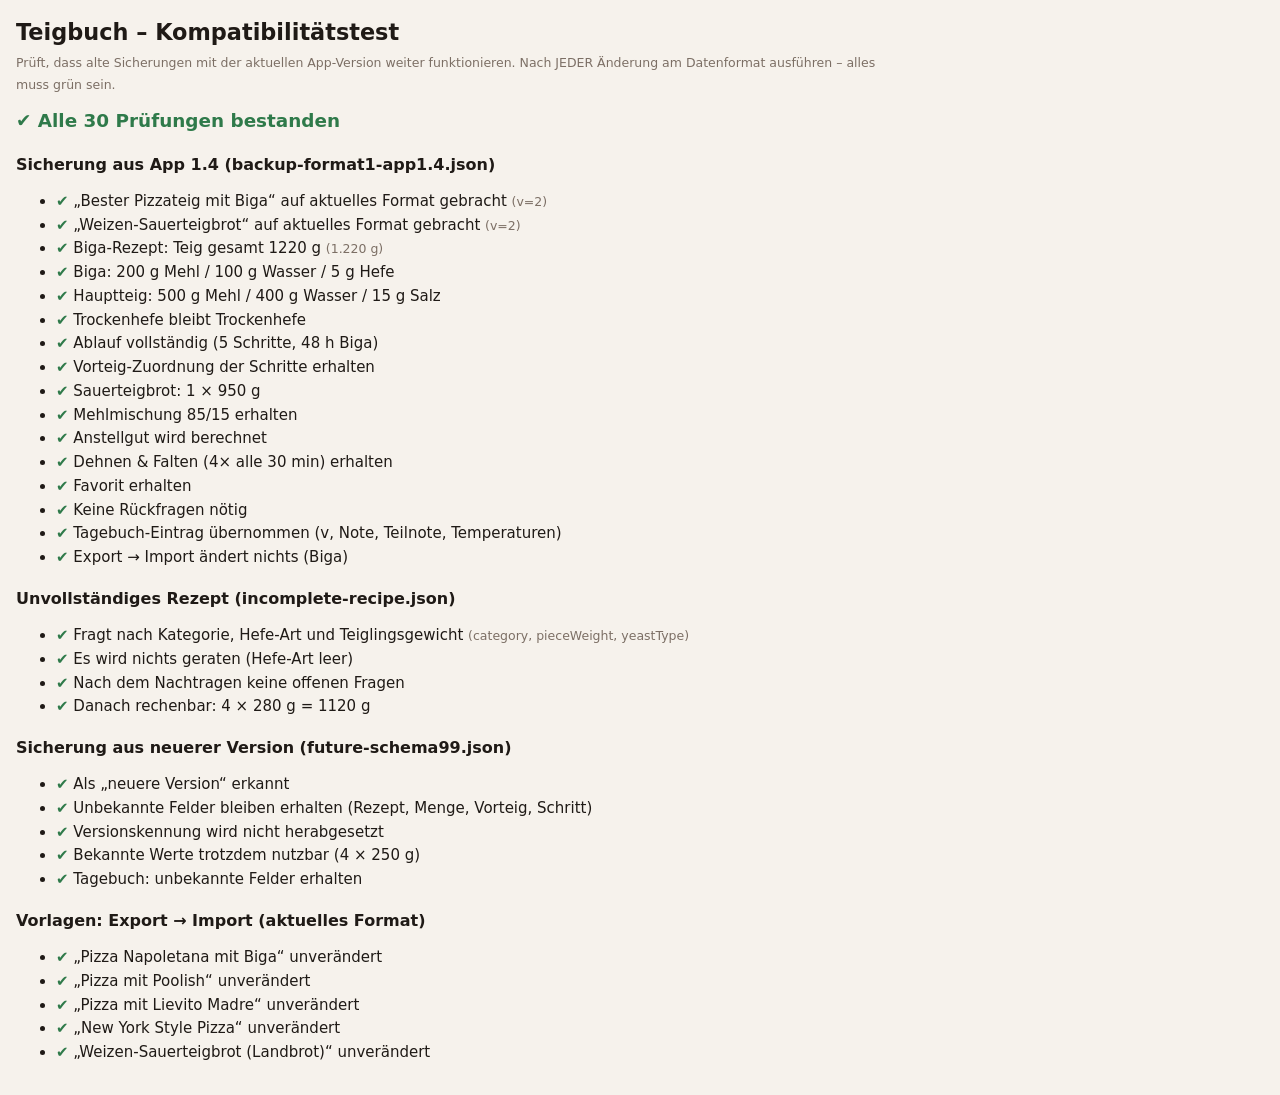
==== tests/compat.html @ fdfc9746 "Add files via upload" ====
<!doctype html>
<html lang="de">
<head>
<meta charset="utf-8">
<meta name="viewport" content="width=device-width, initial-scale=1">
<title>Teigbuch – Kompatibilitätstest</title>
<style>
  :root { --bg: #F6F2EC; --text: #1F1A16; --ok: #2F7A4A; --bad: #B3261E; --muted: #7C6F65; }
  @media (prefers-color-scheme: dark) { :root:not([data-theme="light"]) { --bg: #131110; --text: #F4EDE6; --ok: #7CC490; --bad: #F2867E; --muted: #A69789; } }
  :root[data-theme="dark"] { --bg: #131110; --text: #F4EDE6; --ok: #7CC490; --bad: #F2867E; --muted: #A69789; }
  body { margin: 0; padding: 16px; background: var(--bg); color: var(--text); font: 15px/1.45 system-ui, sans-serif; max-width: 860px; }
  h1 { font-size: 1.4rem; margin: 0 0 4px; }
  .sum { font-size: 1.15rem; font-weight: 700; margin: 12px 0; }
  .ok { color: var(--ok); } .bad { color: var(--bad); }
  h2 { font-size: 1rem; margin: 18px 0 6px; }
  li { margin: 2px 0; }
  small { color: var(--muted); }
</style>
</head>
<body>
<h1>Teigbuch – Kompatibilitätstest</h1>
<small>Prüft, dass alte Sicherungen mit der aktuellen App-Version weiter funktionieren. Nach JEDER Änderung am Datenformat ausführen – alles muss grün sein.</small>
<div class="sum" id="sum">läuft …</div>
<div id="out"></div>
<script type="module">
import * as C from '../calc.js';
import * as MG from '../migrate.js';

const out = document.getElementById('out');
let pass = 0, fail = 0, section;
const group = (title) => { section = document.createElement('ul'); const h = document.createElement('h2'); h.textContent = title; out.append(h, section); };
const check = (label, cond, detail = '') => {
  const li = document.createElement('li');
  li.innerHTML = `<span class="${cond ? 'ok' : 'bad'}">${cond ? '✔' : '✘'}</span> ${label}${detail ? ` <small>(${detail})</small>` : ''}`;
  section.append(li);
  cond ? pass++ : fail++;
};
const near = (a, b, tol = 0.05) => Math.abs(a - b) <= tol;
const load = async (f) => (await fetch(`./fixtures/${f}?t=${Date.now()}`)).json();
const roundtrip = (o) => JSON.parse(JSON.stringify(o));

// ---------- 1) Sicherung aus App 1.4 (Format 1, Einträge ohne Versionsfeld) ----------
{
  group('Sicherung aus App 1.4 (backup-format1-app1.4.json)');
  const f = await load('backup-format1-app1.4.json');
  const recs = f.recipes.map((r) => MG.importRecipe(r));
  recs.forEach(({ rec, newer }) => check(`„${rec.name}“ auf aktuelles Format gebracht`, rec.v === MG.SCHEMA && !newer, `v=${rec.v}`));
  const biga = recs[0].rec, c = C.calc(biga);
  check('Biga-Rezept: Teig gesamt 1220 g', near(c.D, 1220, 0.5), C.fmtG(c.D));
  check('Biga: 200 g Mehl / 100 g Wasser / 5 g Hefe', near(c.pfs[0].flour, 200, 0.1) && near(c.pfs[0].water, 100, 0.1) && near(c.pfs[0].yeast, 5, 0.01));
  check('Hauptteig: 500 g Mehl / 400 g Wasser / 15 g Salz', near(c.main.flours[0].g, 500, 0.1) && near(c.main.water, 400, 0.2) && near(c.main.salt, 15, 0.05));
  check('Trockenhefe bleibt Trockenhefe', biga.yeastType === 'dry');
  check('Ablauf vollständig (5 Schritte, 48 h Biga)', biga.steps.length === 5 && biga.steps[1].durationMin === 2880);
  check('Vorteig-Zuordnung der Schritte erhalten', biga.steps[0].stage === biga.preferments[0].id);
  const sd = recs[1].rec, c2 = C.calc(sd);
  check('Sauerteigbrot: 1 × 950 g', near(c2.D, 950, 0.5));
  check('Mehlmischung 85/15 erhalten', sd.flours.length === 2 && sd.flours[1].pct === 15);
  check('Anstellgut wird berechnet', c2.pfs[0].starter > 0);
  check('Dehnen & Falten (4× alle 30 min) erhalten', sd.steps[0].repeat?.count === 4 && sd.steps[0].repeat?.intervalMin === 30);
  check('Favorit erhalten', sd.favorite === true);
  check('Keine Rückfragen nötig', recs.every(({ rec }) => MG.openQuestions(rec).length === 0));
  const log = MG.importLog(f.logs[0]).rec;
  check('Tagebuch-Eintrag übernommen (v, Note, Teilnote, Temperaturen)', log.v === MG.SCHEMA && log.rating === 4 && log.sub.rim === 5 && log.fridgeTemp === '5' && near(log.params.hydration, 71.43, 0.001));
  // Erneuter Export + Import darf nichts verändern (idempotent)
  const again = MG.importRecipe(roundtrip(biga)).rec;
  check('Export → Import ändert nichts (Biga)', JSON.stringify(C.calc(again).totals) === JSON.stringify(c.totals) && again.steps.length === biga.steps.length);
}

// ---------- 2) Unvollständige Daten → App fragt nach, statt zu raten ----------
{
  group('Unvollständiges Rezept (incomplete-recipe.json)');
  const f = await load('incomplete-recipe.json');
  const { rec } = MG.importRecipe(f.recipes[0]);
  const ids = MG.openQuestions(rec).map((q) => q.id).sort();
  check('Fragt nach Kategorie, Hefe-Art und Teiglingsgewicht', JSON.stringify(ids) === JSON.stringify(['category', 'pieceWeight', 'yeastType']), ids.join(', '));
  check('Es wird nichts geraten (Hefe-Art leer)', rec.yeastType === '');
  const ans = { category: 'pizza', yeastType: 'fresh', pieceWeight: '280' };
  MG.openQuestions(rec).forEach((q) => q.apply(rec, ans[q.id]));
  check('Nach dem Nachtragen keine offenen Fragen', MG.openQuestions(rec).length === 0);
  check('Danach rechenbar: 4 × 280 g = 1120 g', near(C.calc(rec).D, 1120, 0.5));
}

// ---------- 3) Sicherung aus einer NEUEREN App-Version ----------
{
  group('Sicherung aus neuerer Version (future-schema99.json)');
  const f = await load('future-schema99.json');
  const m = MG.importRecipe(f.recipes[0]), r = m.rec;
  check('Als „neuere Version“ erkannt', m.newer === true);
  check('Unbekannte Felder bleiben erhalten (Rezept, Menge, Vorteig, Schritt)',
    r.futureRating?.crispness === 4 && r.yield.futureUnit === 'oz' && r.preferments[0].futurePfField === true && r.steps[0].futureStepField === 'Spirale');
  check('Versionskennung wird nicht herabgesetzt', r.v === 99);
  check('Bekannte Werte trotzdem nutzbar (4 × 250 g)', near(C.calc(r).D, 1000, 0.5));
  const l = MG.importLog(f.logs[0]);
  check('Tagebuch: unbekannte Felder erhalten', l.newer && l.rec.futureLogField === 'x' && l.rec.params.futureParam === 1);
}

// ---------- 4) Alle Vorlagen überstehen Export → Import ----------
{
  group('Vorlagen: Export → Import (aktuelles Format)');
  for (const t of C.TEMPLATES) {
    const r = t.build(); r.v = MG.SCHEMA;
    const back = MG.importRecipe(roundtrip(r)).rec;
    const same = JSON.stringify(C.calc(back).totals) === JSON.stringify(C.calc(r).totals) && back.steps.length === r.steps.length
      && back.steps.every((s, i) => s.durationMin === r.steps[i].durationMin && s.location === r.steps[i].location && s.stage === r.steps[i].stage);
    check(`„${r.name}“ unverändert`, same && MG.openQuestions(back).length === 0);
  }
}

const sum = document.getElementById('sum');
sum.textContent = fail ? `✘ ${fail} von ${pass + fail} Prüfungen fehlgeschlagen` : `✔ Alle ${pass} Prüfungen bestanden`;
sum.className = `sum ${fail ? 'bad' : 'ok'}`;
document.title = (fail ? '✘ ' : '✔ ') + document.title;
window.__compat = { pass, fail };
</script>
</body>
</html>
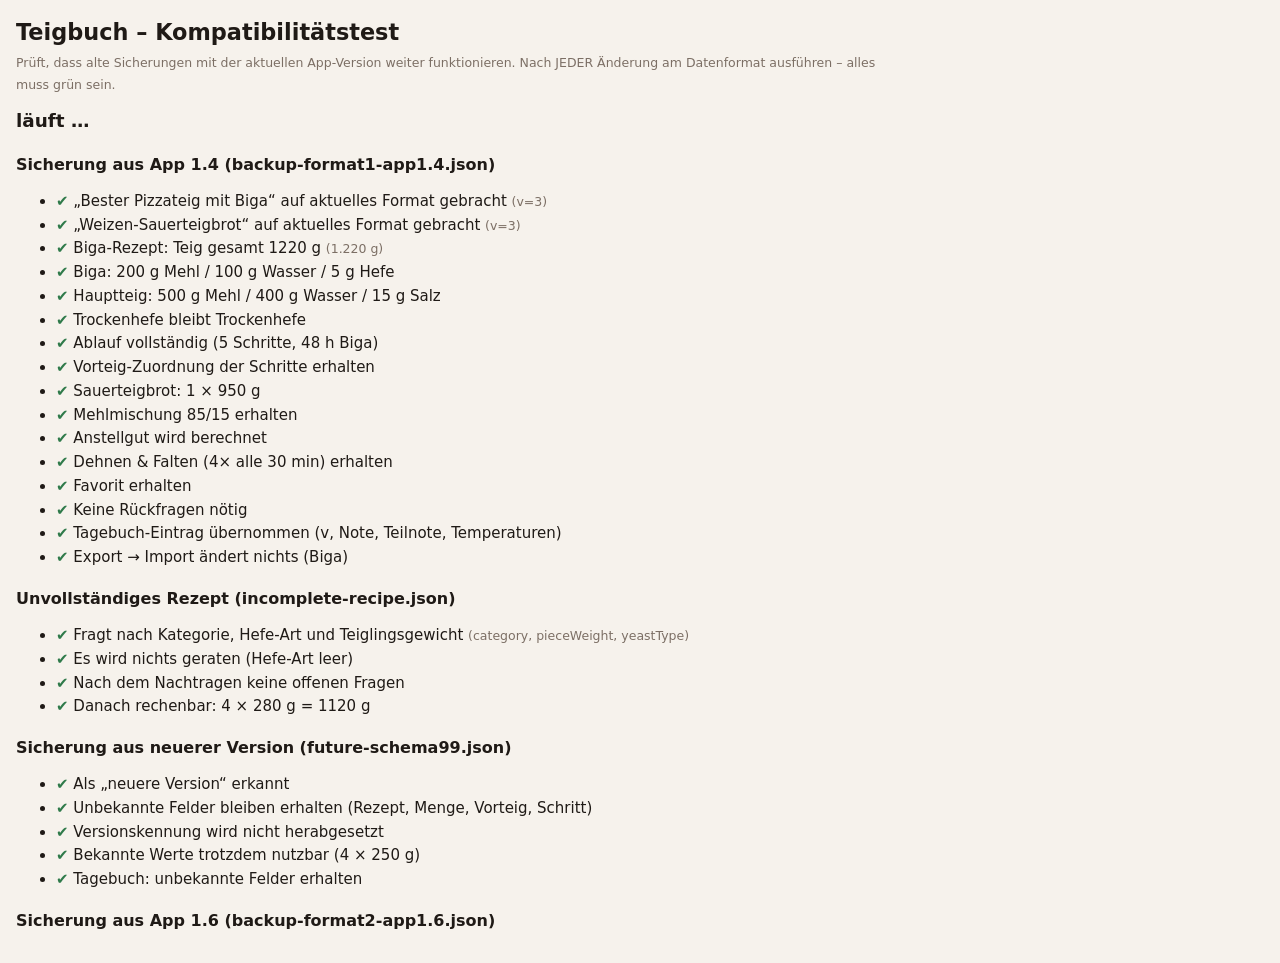
==== commit 214150ce: "Add files via upload" ====
--- a/tests/compat.html
+++ b/tests/compat.html
@@ -94,6 +94,85 @@
   check('Tagebuch: unbekannte Felder erhalten', l.newer && l.rec.futureLogField === 'x' && l.rec.params.futureParam === 1);
 }
 
+// ---------- 3b) Sicherung aus App 1.6 (Format 2, Schema 2) → Schema 3 (Wassertemperatur & Eis) ----------
+{
+  group('Sicherung aus App 1.6 (backup-format2-app1.6.json)');
+  const f = await load('backup-format2-app1.6.json');
+  const { rec: r, newer } = MG.importRecipe(f.recipes[0]);
+  check('Rezept auf aktuelles Format gebracht', r.v === MG.SCHEMA && !newer, `v=${r.v}`);
+  check('Wasser-Angaben leer ergänzt (keine Annahme)', r.water.temp === '' && r.water.icePct === '' && r.water.pct === 71.43);
+  check('Keine Rückfragen nötig', MG.openQuestions(r).length === 0);
+  const c = C.calc(r);
+  check('Mengen unverändert: 700 g Mehl, Biga 200/100/5 g', near(c.F, 700, 0.01) && near(c.pfs[0].flour, 200, 0.1) && near(c.pfs[0].water, 100, 0.1) && near(c.pfs[0].yeast, 5, 0.01));
+  check('Ohne Angabe: kein Eis, keine Wassertemperatur', c.main.ice === 0 && c.main.waterTemp === '');
+  check('Ablauf & Favorit erhalten', r.steps.length === 5 && r.steps[0].stage === r.preferments[0].id && r.favorite === true);
+  const l = MG.importLog(f.logs[0]).rec;
+  check('Tagebuch übernommen + neue Felder leer', l.v === MG.SCHEMA && l.rating === 5 && l.doughTemp === '24.5' && l.waterTemp === '' && l.iceG === '' && l.params.count === 4);
+  // Neue Angaben setzen → Eis ersetzt Wasser, Hydration bleibt
+  r.water.temp = 6; r.water.icePct = 25;
+  const c2 = C.calc(r);
+  check('25 % Eis = 100 g vom Hauptteig-Wasser', near(c2.main.ice, 100, 0.1) && near(c2.main.water, 400, 0.2), C.fmtG(c2.main.ice));
+  check('Hydration und Teigmenge bleiben gleich', near(c2.totals.hydration, c.totals.hydration, 0.0001) && near(c2.D, c.D, 0.001));
+  const back = MG.importRecipe(roundtrip(r)).rec;
+  check('Export → Import erhält Wassertemperatur & Eis', back.water.temp === 6 && back.water.icePct === 25);
+  const twice = MG.migrateRecipe(MG.migrateRecipe({ ...f.recipes[0] }).rec).rec;
+  check('Migration ist idempotent', twice.water.temp === '' && twice.water.icePct === '' && twice.v === MG.SCHEMA);
+  const unk = MG.importRecipe({ ...roundtrip(r), water: { pct: 70, temp: 5, icePct: 10, futureWaterField: 'x' } }).rec;
+  check('Unbekannte Wasser-Felder bleiben erhalten', unk.water.futureWaterField === 'x');
+  check('Ungültige Werte werden bereinigt', MG.importRecipe({ ...roundtrip(r), water: { pct: 70, temp: 'abc', icePct: 250 } }).rec.water.temp === ''
+    && MG.importRecipe({ ...roundtrip(r), water: { pct: 70, icePct: 250 } }).rec.water.icePct === 100);
+}
+
+// ---------- 5) Rezept aus KI-Antwort (KI-Brücke) ----------
+{
+  group('Rezept aus KI-Antwort (ki-import.js)');
+  const KI = await import('../ki-import.js');
+  const imp = (d) => MG.importRecipe(KI.kiToRecipe(d, { schema: MG.SCHEMA }).recipe).rec;
+  // a) Biga – Antwort mit Begleittext, Codeblock, „schlauen“ Anführungszeichen und überzähligem Komma
+  const answer = `Klar! Hier ist das Rezept:\n\`\`\`json\n{ "teigbuch": "ki-1", "name": „Pizza mit Biga“, "category": "pizza", "yeastType": "dry",
+    "pieces": {"count": 5, "weight_g": 244},
+    "preferments": [{"type": "biga", "name": "Biga", "flour_name": "Tipo 00", "flour_g": 200, "water_g": 100, "yeast_g": 5}],
+    "main": {"flours": [{"name": "Tipo 00", "g": 500}], "water_g": 400, "salt_g": 15, "yeast_g": 0, "oil_g": 0, "extras": []},
+    "steps": [{"kind": "prep", "name": "Biga ansetzen", "minutes": 10, "location": "rt", "stage": "pf1"},
+              {"kind": "rest", "name": "Biga reifen", "minutes": 2880, "location": "fridge", "stage": "pf1"},
+              {"kind": "mix", "name": "Hauptteig kneten", "minutes": 15, "location": "rt", "stage": "main"},
+              {"kind": "fold", "name": "Dehnen & Falten", "minutes": 120, "location": "rt", "repeat": {"count": 4, "interval_min": 30}},],
+    "notes": "" }\n\`\`\`\nGuten Appetit!`;
+  const biga = imp(KI.extractJSON(answer)), cb = C.calc(biga);
+  check('Antwort mit Begleittext wird gelesen', biga.name === 'Pizza mit Biga');
+  check('Biga: 700 g Mehl, Teig 1220 g (wie Original)', near(cb.F, 700, 0.01) && near(cb.D, 1220, 0.5), C.fmtG(cb.D));
+  check('Biga 200/100/5 g, Hauptteig 500 g Mehl / 400 g Wasser / 15 g Salz', near(cb.pfs[0].flour, 200, 0.1) && near(cb.pfs[0].water, 100, 0.1) && near(cb.pfs[0].yeast, 5, 0.01)
+    && near(cb.main.flours[0].g, 500, 0.1) && near(cb.main.water, 400, 0.2) && near(cb.main.salt, 15, 0.05));
+  check('Hydration 71,4 %, Trockenhefe, 5 × 244 g', near(biga.water.pct, 71.43, 0.01) && biga.yeastType === 'dry' && biga.yield.count === 5 && biga.yield.pieceWeight === 244);
+  check('Schritte inkl. Vorteig-Zuordnung und Wiederholung', biga.steps.length === 4 && biga.steps[0].stage === biga.preferments[0].id && biga.steps[2].stage === 'main'
+    && biga.steps[1].location === 'fridge' && biga.steps[3].repeat?.count === 4);
+  check('Keine Rückfragen nötig', MG.openQuestions(biga).length === 0);
+  // b) Sauerteig: Levain mit Anstellgut + Mehlmischung
+  const sd = imp({ name: 'Landbrot', category: 'bread', yeastType: '',
+    preferments: [{ type: 'levain', name: 'Levain', flour_name: 'Weizenmehl 550', flour_g: 50, water_g: 50, starter_g: 20, starter_hydration: 100 }],
+    main: { flours: [{ name: 'Weizenmehl 550', g: 350 }, { name: 'Roggenmehl 1150', g: 50 }], water_g: 280, salt_g: 9 }, steps: [] });
+  const cs = C.calc(sd);
+  check('Levain: 20 g Anstellgut + 50 g Mehl + 50 g Wasser', near(cs.pfs[0].starter, 20, 0.05) && near(cs.pfs[0].freshFlour, 50, 0.05) && near(cs.pfs[0].freshWater, 50, 0.05));
+  // Gesamtmehl = 350 + 50 (Hauptteig) + 50 (Levain) + 10 (Mehl im Anstellgut) = 460 g
+  check('Mehlmischung inkl. Mehl im Anstellgut (460 g, Roggen 10,9 %), Hauptteig 280 g Wasser', near(cs.F, 460, 0.01) && sd.flours.length === 2 && near(sd.flours[1].pct, 10.87, 0.01) && near(cs.main.water, 280, 0.2) && near(cs.main.flours[0].g, 350, 0.1));
+  check('Ohne Hefe: keine Rückfrage zur Hefe-Art', MG.openQuestions(sd).length === 0);
+  // c) Anstellgut direkt im Hauptteig + Eis + Wassertemperatur
+  const di = imp({ name: 'Schnelles Sauerteigbrot', category: 'bread',
+    preferments: [{ type: 'levain', name: 'Anstellgut', flour_g: 0, water_g: 0, starter_g: 100, starter_hydration: 100 }],
+    main: { flours: [{ name: 'Weizenmehl 550', g: 450 }], water_g: 280, ice_g: 50, water_temp_c: 8, salt_g: 10 } });
+  const cd = C.calc(di);
+  check('Anstellgut direkt: 500 g Mehl, 76 % Hydration, 890 g Teig', near(cd.F, 500, 0.01) && near(di.water.pct, 76, 0.01) && near(cd.D, 890, 0.5));
+  check('Eis 50 g + Wasser 8 °C werden übernommen', near(cd.main.ice, 50, 0.1) && di.water.temp === 8 && near(cd.main.water - cd.main.ice, 280, 0.2));
+  // d) Fehlerfälle
+  const err = (fn) => { try { fn(); return ''; } catch (e) { return e.message; } };
+  check('Antwort ohne Rezept-Code → verständlicher Fehler', /kein Rezept-Code/.test(err(() => KI.extractJSON('Ich kann das Bild leider nicht lesen.'))));
+  check('Abgeschnittene Antwort → verständlicher Fehler', /unvollständig/.test(err(() => KI.extractJSON('{"name": "x", "main": {"flours": [ {"name"'))));
+  check('Ohne Mehl → verständlicher Fehler', /keine Mehlmenge/.test(err(() => KI.kiToRecipe({ main: { water_g: 300 } }))));
+  const evil = imp({ name: '<img src=x onerror=alert(1)>', category: 'evil', main: { flours: [{ name: 'Mehl', g: 100 }], water_g: 60 }, steps: [{ kind: 'hack', location: 'mars', minutes: -5 }] });
+  check('Unbekannte Werte werden bereinigt (Kategorie, Schritt-Art, Ort, Dauer)', evil.category === '' && evil.steps[0].kind === 'other' && evil.steps[0].location === 'rt' && evil.steps[0].durationMin === 0);
+  check('Auftragstext enthält Link bzw. Text', KI.buildPrompt('https://example.com/rezept').includes('https://example.com/rezept') && KI.buildPrompt('500 g Mehl').includes('500 g Mehl'));
+}
+
 // ---------- 4) Alle Vorlagen überstehen Export → Import ----------
 {
   group('Vorlagen: Export → Import (aktuelles Format)');
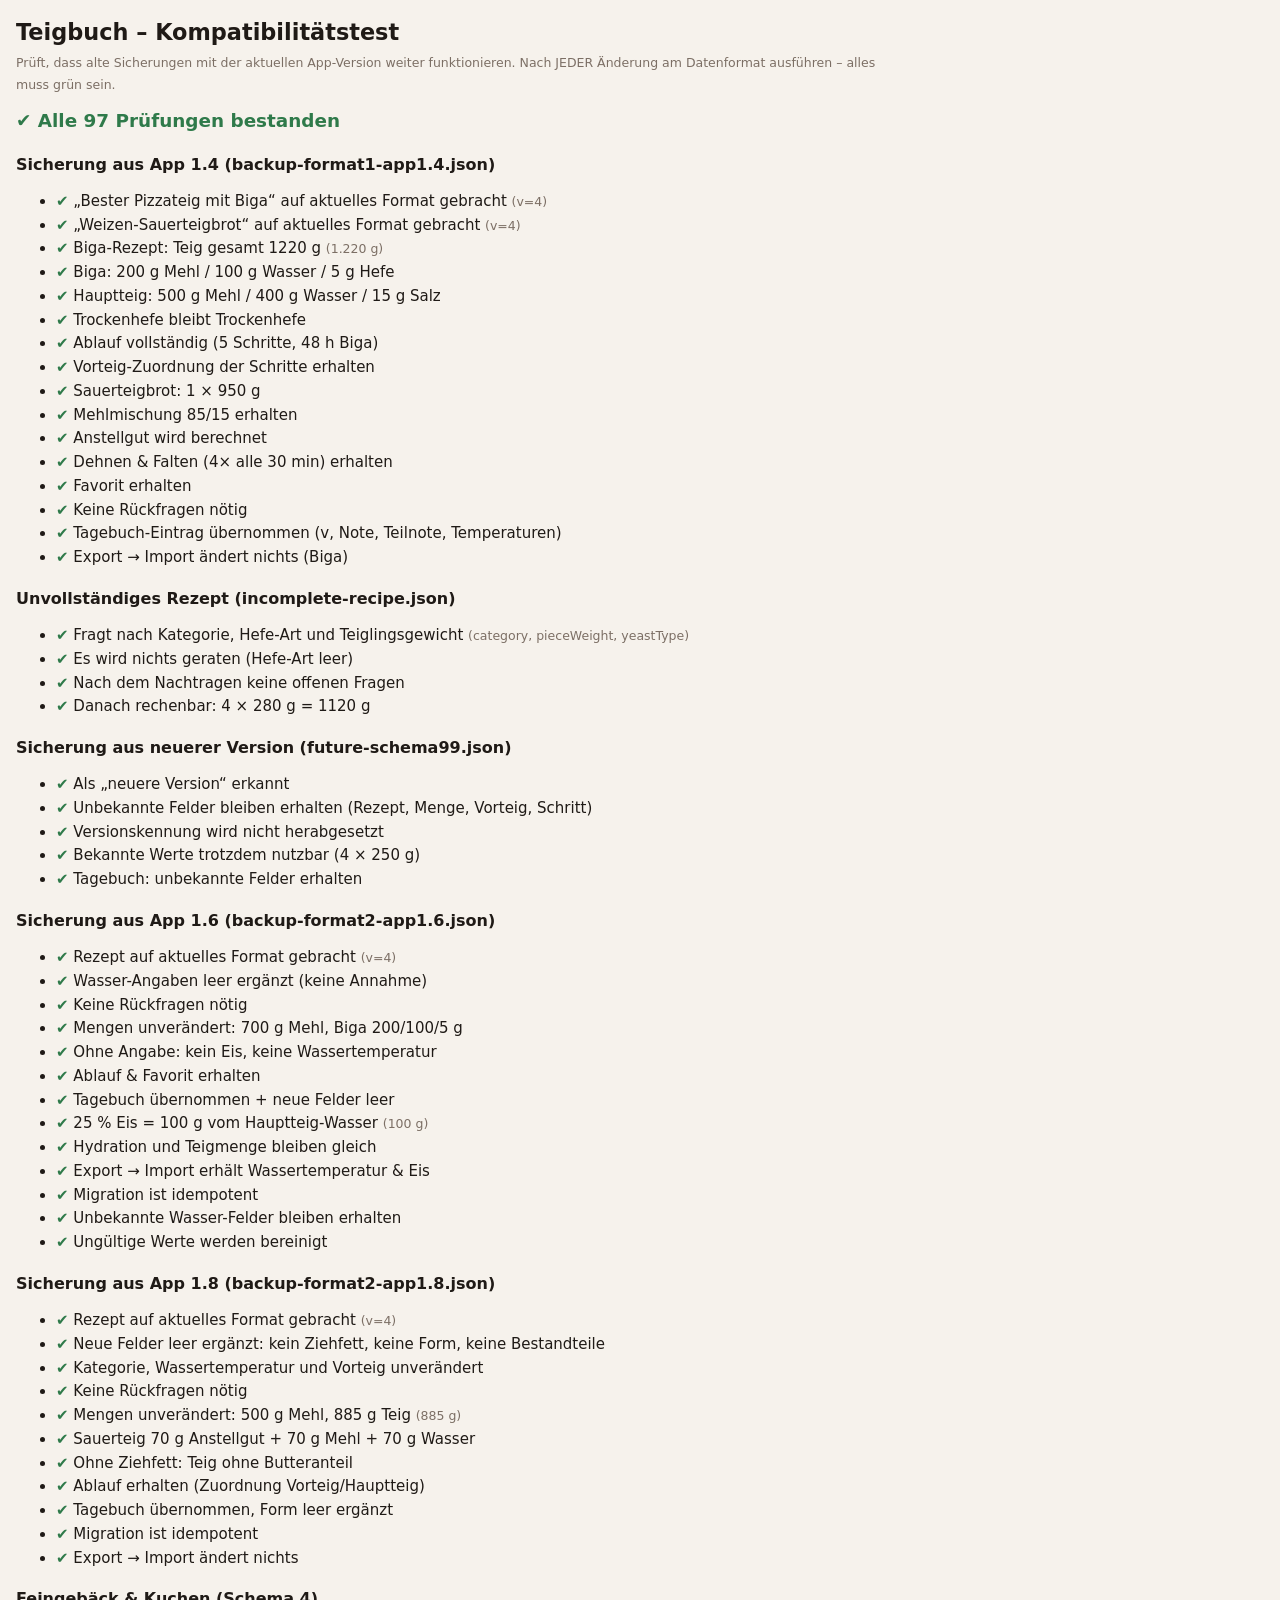
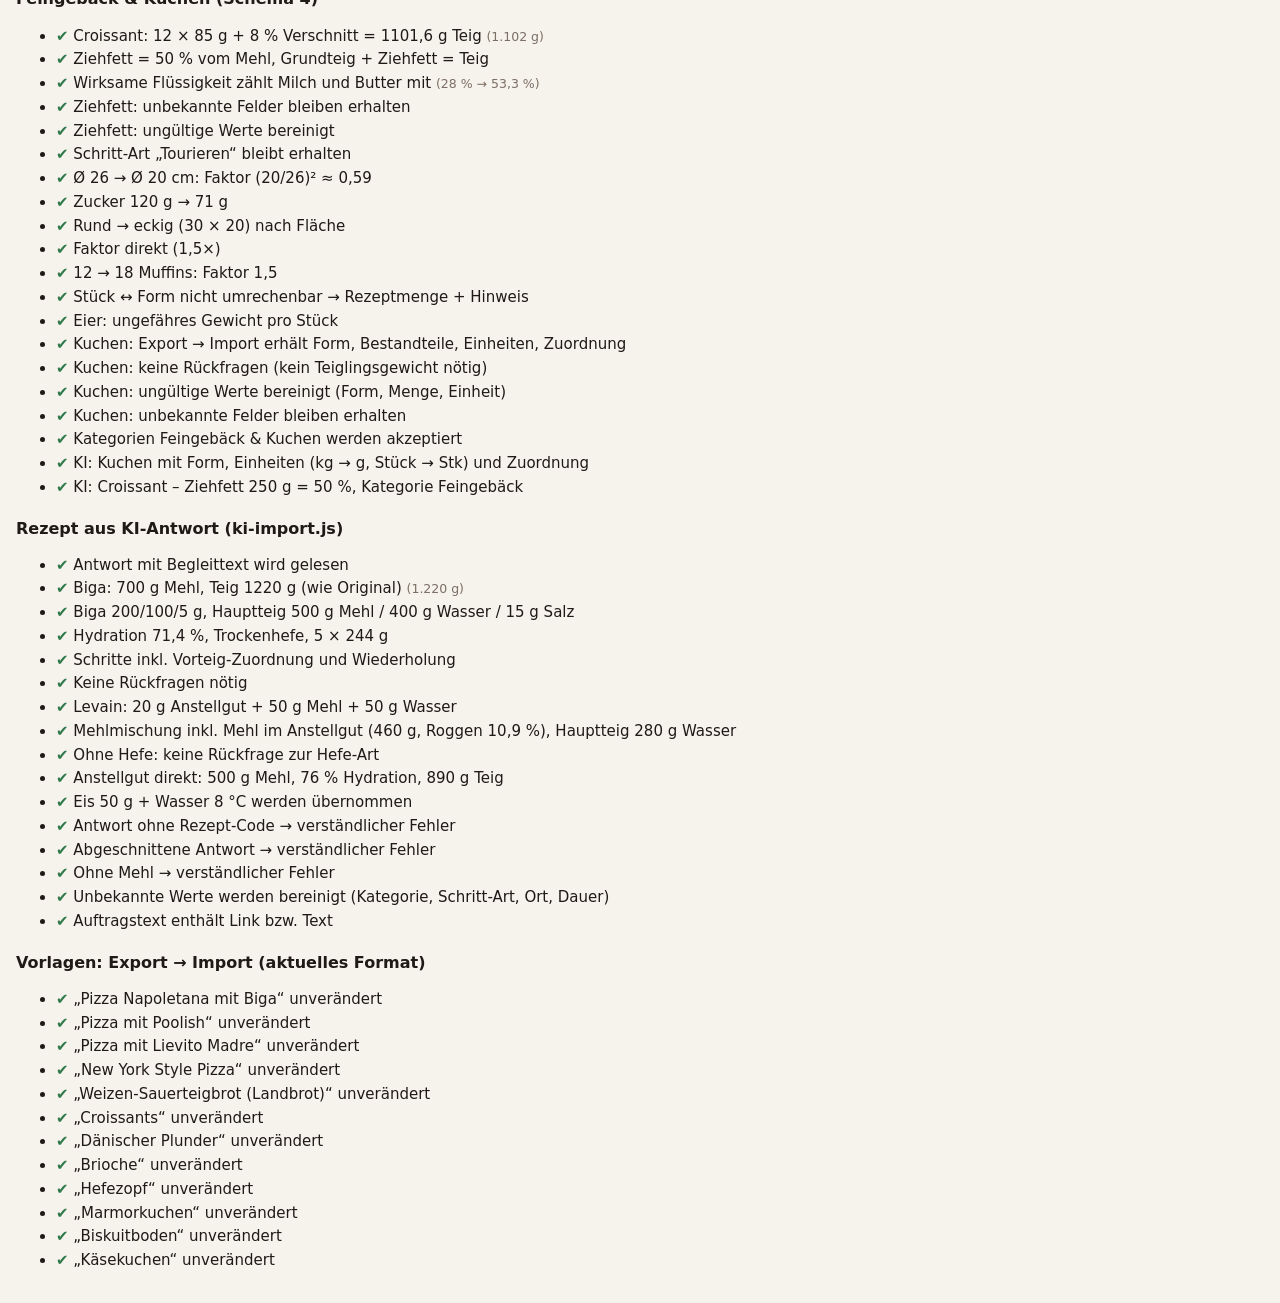
==== commit 2785a6b2: "Add files via upload" ====
--- a/tests/compat.html
+++ b/tests/compat.html
@@ -121,6 +121,73 @@
   check('Unbekannte Wasser-Felder bleiben erhalten', unk.water.futureWaterField === 'x');
   check('Ungültige Werte werden bereinigt', MG.importRecipe({ ...roundtrip(r), water: { pct: 70, temp: 'abc', icePct: 250 } }).rec.water.temp === ''
     && MG.importRecipe({ ...roundtrip(r), water: { pct: 70, icePct: 250 } }).rec.water.icePct === 100);
+}
+
+// ---------- 3c) Sicherung aus App 1.8 (Schema 3) → Schema 4 (Feingebäck & Kuchen) ----------
+{
+  group('Sicherung aus App 1.8 (backup-format2-app1.8.json)');
+  const f = await load('backup-format2-app1.8.json');
+  const { rec: r, newer } = MG.importRecipe(f.recipes[0]);
+  check('Rezept auf aktuelles Format gebracht', r.v === MG.SCHEMA && !newer && MG.SCHEMA >= 4, `v=${r.v}`);
+  check('Neue Felder leer ergänzt: kein Ziehfett, keine Form, keine Bestandteile', r.lamination.pct === 0 && r.pan.shape === '' && Array.isArray(r.parts) && r.parts.length === 0);
+  check('Kategorie, Wassertemperatur und Vorteig unverändert', r.category === 'bread' && r.water.temp === 28 && r.preferments[0].starterPct === 100);
+  check('Keine Rückfragen nötig', MG.openQuestions(r).length === 0);
+  const c = C.calc(r);
+  check('Mengen unverändert: 500 g Mehl, 885 g Teig', near(c.F, 500, 0.01) && near(c.D, 885, 0.5), C.fmtG(c.D));
+  check('Sauerteig 70 g Anstellgut + 70 g Mehl + 70 g Wasser', near(c.pfs[0].starter, 70, 0.05) && near(c.pfs[0].freshFlour, 70, 0.05) && near(c.pfs[0].freshWater, 70, 0.05));
+  check('Ohne Ziehfett: Teig ohne Butteranteil', c.lam.g === 0 && near(c.lam.base, c.D, 0.001));
+  check('Ablauf erhalten (Zuordnung Vorteig/Hauptteig)', r.steps.length === 6 && r.steps[0].stage === r.preferments[0].id && r.steps[2].stage === 'main');
+  const l = MG.importLog(f.logs[0]).rec;
+  check('Tagebuch übernommen, Form leer ergänzt', l.v === MG.SCHEMA && l.rating === 4 && l.waterTemp === '28' && l.params.pan === '' && l.params.totalHours === 16);
+  const twice = MG.migrateRecipe(MG.migrateRecipe({ ...f.recipes[0] }).rec).rec;
+  check('Migration ist idempotent', twice.lamination.pct === 0 && twice.pan.shape === '' && twice.parts.length === 0 && twice.v === MG.SCHEMA);
+  const back = MG.importRecipe(roundtrip(r)).rec;
+  check('Export → Import ändert nichts', JSON.stringify(C.calc(back).totals) === JSON.stringify(c.totals) && back.steps.length === r.steps.length);
+}
+
+// ---------- 6) Feingebäck (Ziehfett) und Kuchen (Formen) ----------
+{
+  group('Feingebäck & Kuchen (Schema 4)');
+  // a) Ziehfett gehört zum Teiggewicht
+  const cr = C.TEMPLATES.find((t) => t.id === 'croissant').build();
+  const c = C.calc(cr);
+  check('Croissant: 12 × 85 g + 8 % Verschnitt = 1101,6 g Teig', near(c.D, 1101.6, 0.5), C.fmtG(c.D));
+  check('Ziehfett = 50 % vom Mehl, Grundteig + Ziehfett = Teig', near(c.lam.g, c.F * 0.5, 0.01) && near(c.lam.base + c.lam.g, c.D, 0.001));
+  check('Wirksame Flüssigkeit zählt Milch und Butter mit', c.totals.hydEff > c.totals.hydration + 20, `${C.fmtPct(c.totals.hydration)} → ${C.fmtPct(c.totals.hydEff)}`);
+  const unk = MG.importRecipe({ ...roundtrip(cr), v: MG.SCHEMA, lamination: { pct: 55, name: 'Butter', futureLamField: 'x' } }).rec;
+  check('Ziehfett: unbekannte Felder bleiben erhalten', unk.lamination.pct === 55 && unk.lamination.futureLamField === 'x');
+  check('Ziehfett: ungültige Werte bereinigt', MG.importRecipe({ ...roundtrip(cr), lamination: { pct: -5, name: 7 } }).rec.lamination.pct === 0);
+  check('Schritt-Art „Tourieren“ bleibt erhalten', MG.importRecipe(roundtrip(cr)).rec.steps.filter((s) => s.kind === 'laminate').length === 3);
+  // b) Kuchen: Umrechnen nach Fläche, Stück, Faktor
+  const mk = C.TEMPLATES.find((t) => t.id === 'biskuit').build();
+  check('Ø 26 → Ø 20 cm: Faktor (20/26)² ≈ 0,59', near(C.calcCake(mk, { pan: { shape: 'round', d: 20 } }).factor, (20 / 26) ** 2, 0.0001));
+  const k20 = C.calcCake(mk, { pan: { shape: 'round', d: 20 } });
+  check('Zucker 120 g → 71 g', near(k20.parts[0].items.find((i) => i.name === 'Zucker').v, 120 * (20 / 26) ** 2, 0.01));
+  check('Rund → eckig (30 × 20) nach Fläche', near(C.calcCake(mk, { pan: { shape: 'rect', l: 30, w: 20 } }).factor, 600 / (Math.PI * 169), 0.0001));
+  check('Faktor direkt (1,5×)', C.calcCake(mk, { factor: 1.5 }).factor === 1.5);
+  const muf = { ...mk, pan: { shape: 'count', n: 12 } };
+  check('12 → 18 Muffins: Faktor 1,5', C.calcCake(muf, { pan: { shape: 'count', n: 18 } }).factor === 1.5);
+  check('Stück ↔ Form nicht umrechenbar → Rezeptmenge + Hinweis', (() => { const x = C.calcCake(muf, { pan: { shape: 'round', d: 20 } }); return x.factor === 1 && x.warnings.length === 1; })());
+  check('Eier: ungefähres Gewicht pro Stück', C.pieceGrams('Eier') === 52 && C.pieceGrams('Eigelb') === 18 && C.pieceGrams('Mehl') === 0);
+  // c) Kuchen-Daten: Bereinigung & Erhalt
+  const back = MG.importRecipe(roundtrip({ ...mk, v: MG.SCHEMA })).rec;
+  check('Kuchen: Export → Import erhält Form, Bestandteile, Einheiten, Zuordnung', back.pan.shape === 'round' && back.pan.d === 26 && back.parts[0].items.length === 7
+    && back.parts[0].items[0].unit === 'Stk' && back.steps[0].stage === back.parts[0].id);
+  check('Kuchen: keine Rückfragen (kein Teiglingsgewicht nötig)', MG.openQuestions(back).length === 0);
+  const evil = MG.importRecipe({ ...roundtrip(mk), pan: { shape: 'hexagon', d: -3 }, parts: [{ id: '<x>', name: '<b>', items: [{ name: 'A', amount: -2, unit: 'Eimer' }], futurePart: 1 }] }).rec;
+  check('Kuchen: ungültige Werte bereinigt (Form, Menge, Einheit)', evil.pan.shape === '' && evil.pan.d === 0 && evil.parts[0].items[0].amount === 0 && evil.parts[0].items[0].unit === 'g' && evil.parts[0].id === 'x');
+  check('Kuchen: unbekannte Felder bleiben erhalten', evil.parts[0].futurePart === 1);
+  check('Kategorien Feingebäck & Kuchen werden akzeptiert', MG.importRecipe({ ...roundtrip(cr) }).rec.category === 'fine' && back.category === 'cake');
+  // d) KI-Brücke: Kuchen (Format B) und Croissant mit Ziehfett
+  const KI = await import('../ki-import.js');
+  const kc = MG.importRecipe(KI.kiToRecipe({ name: 'Rührkuchen', category: 'cake', pan: { shape: 'rect', length_cm: 30, width_cm: 11 },
+    parts: [{ name: 'Teig', items: [{ name: 'Mehl', amount: 0.3, unit: 'kg' }, { name: 'Eier', amount: 4, unit: 'Stück' }, { name: 'Milch', amount: 125, unit: 'ml' }, { name: 'Backpulver', amount: 1, unit: 'Päckchen' }] }],
+    steps: [{ kind: 'mix', name: 'Rühren', minutes: 10, stage: 'part1' }, { kind: 'bake', name: 'Backen', minutes: 50, location: 'oven' }] }, { schema: MG.SCHEMA }).recipe).rec;
+  check('KI: Kuchen mit Form, Einheiten (kg → g, Stück → Stk) und Zuordnung', kc.category === 'cake' && kc.pan.l === 30 && kc.parts[0].items[0].amount === 300 && kc.parts[0].items[0].unit === 'g'
+    && kc.parts[0].items[1].unit === 'Stk' && kc.parts[0].items[3].unit === 'Pck' && kc.steps[0].stage === kc.parts[0].id);
+  const kr = MG.importRecipe(KI.kiToRecipe({ name: 'Croissant', category: 'fine', yeastType: 'fresh', main: { flours: [{ name: 'Weizenmehl 550', g: 500 }], water_g: 140, salt_g: 10, yeast_g: 20,
+    extras: [{ name: 'Milch', g: 140 }, { name: 'Zucker', g: 60 }] }, lamination: { name: 'Butter', g: 250 } }, { schema: MG.SCHEMA }).recipe).rec;
+  check('KI: Croissant – Ziehfett 250 g = 50 %, Kategorie Feingebäck', kr.category === 'fine' && near(kr.lamination.pct, 50, 0.001) && near(C.calc(kr).lam.g, 250, 0.05));
 }
 
 // ---------- 5) Rezept aus KI-Antwort (KI-Brücke) ----------
@@ -179,7 +246,8 @@
   for (const t of C.TEMPLATES) {
     const r = t.build(); r.v = MG.SCHEMA;
     const back = MG.importRecipe(roundtrip(r)).rec;
-    const same = JSON.stringify(C.calc(back).totals) === JSON.stringify(C.calc(r).totals) && back.steps.length === r.steps.length
+    const calcAny = (x) => (C.isCake(x) ? C.calcCake(x).total : C.calc(x).totals);
+    const same = JSON.stringify(calcAny(back)) === JSON.stringify(calcAny(r)) && back.steps.length === r.steps.length
       && back.steps.every((s, i) => s.durationMin === r.steps[i].durationMin && s.location === r.steps[i].location && s.stage === r.steps[i].stage);
     check(`„${r.name}“ unverändert`, same && MG.openQuestions(back).length === 0);
   }
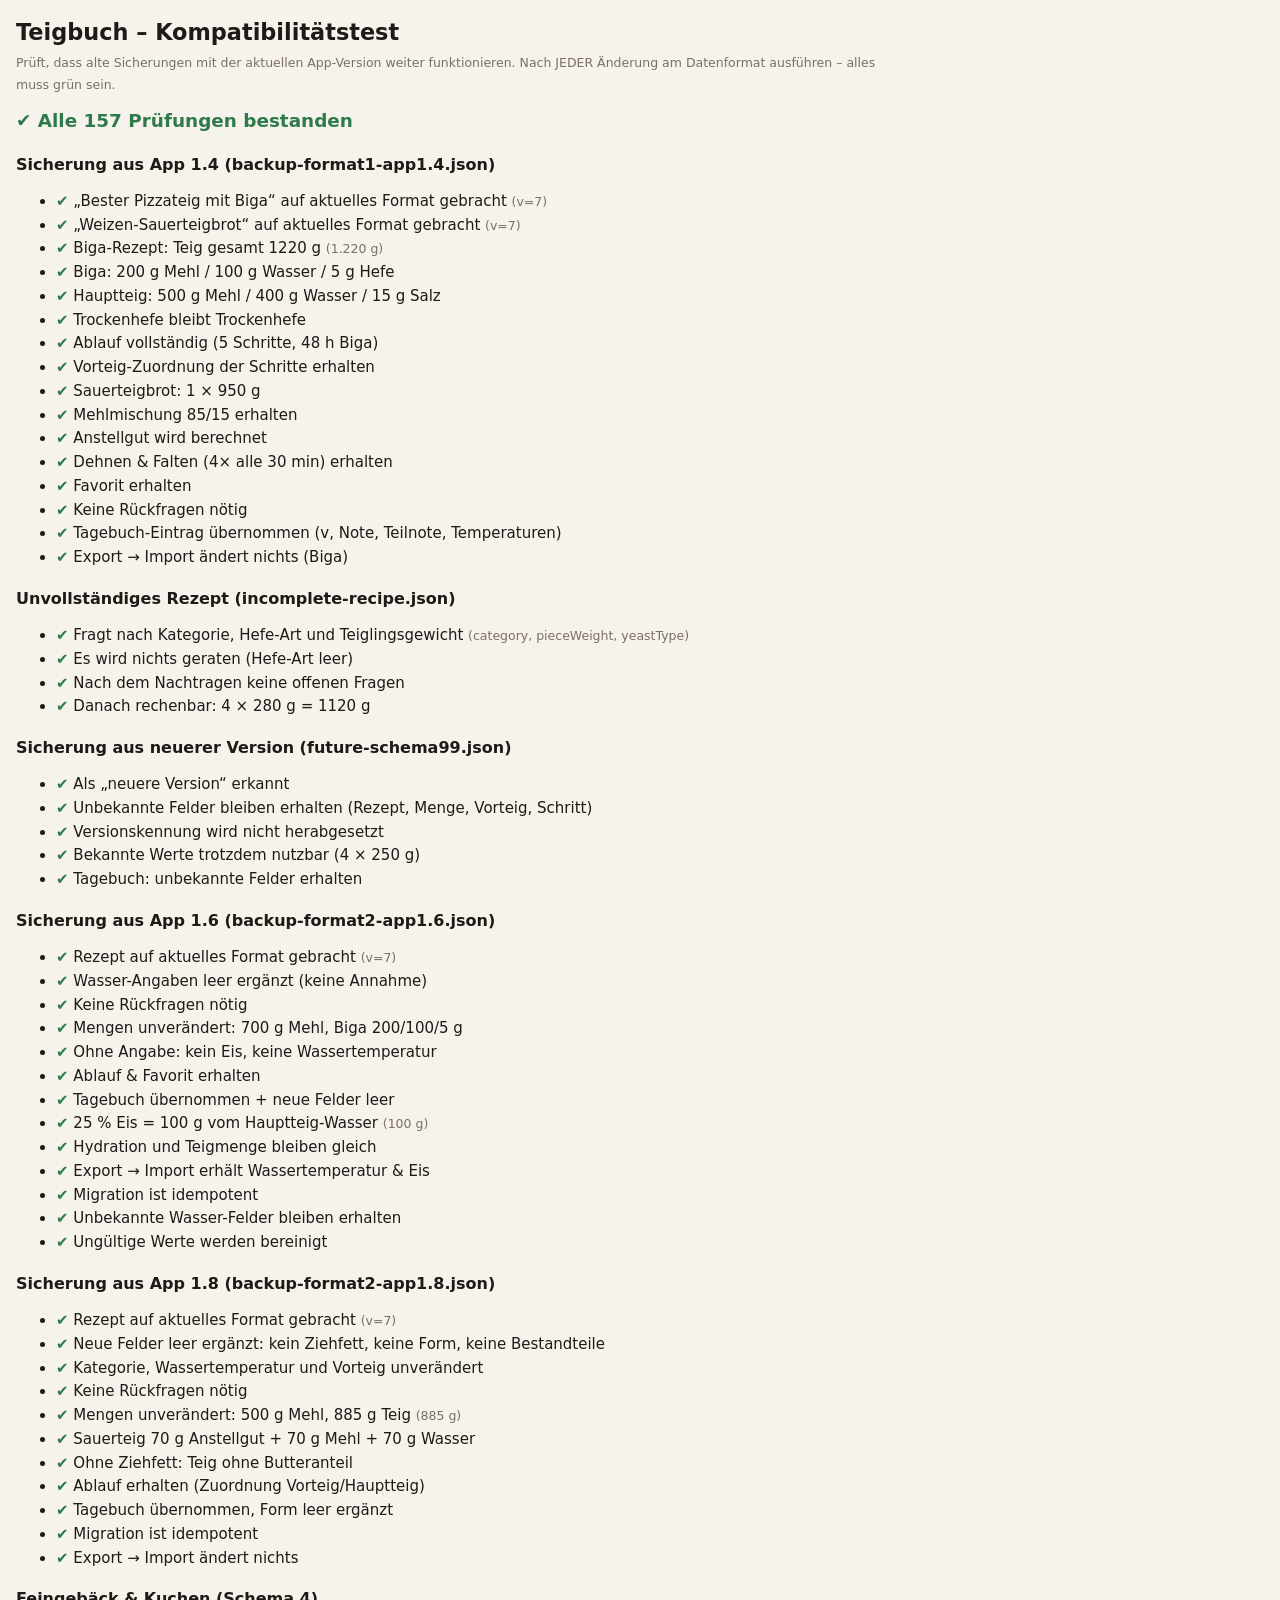
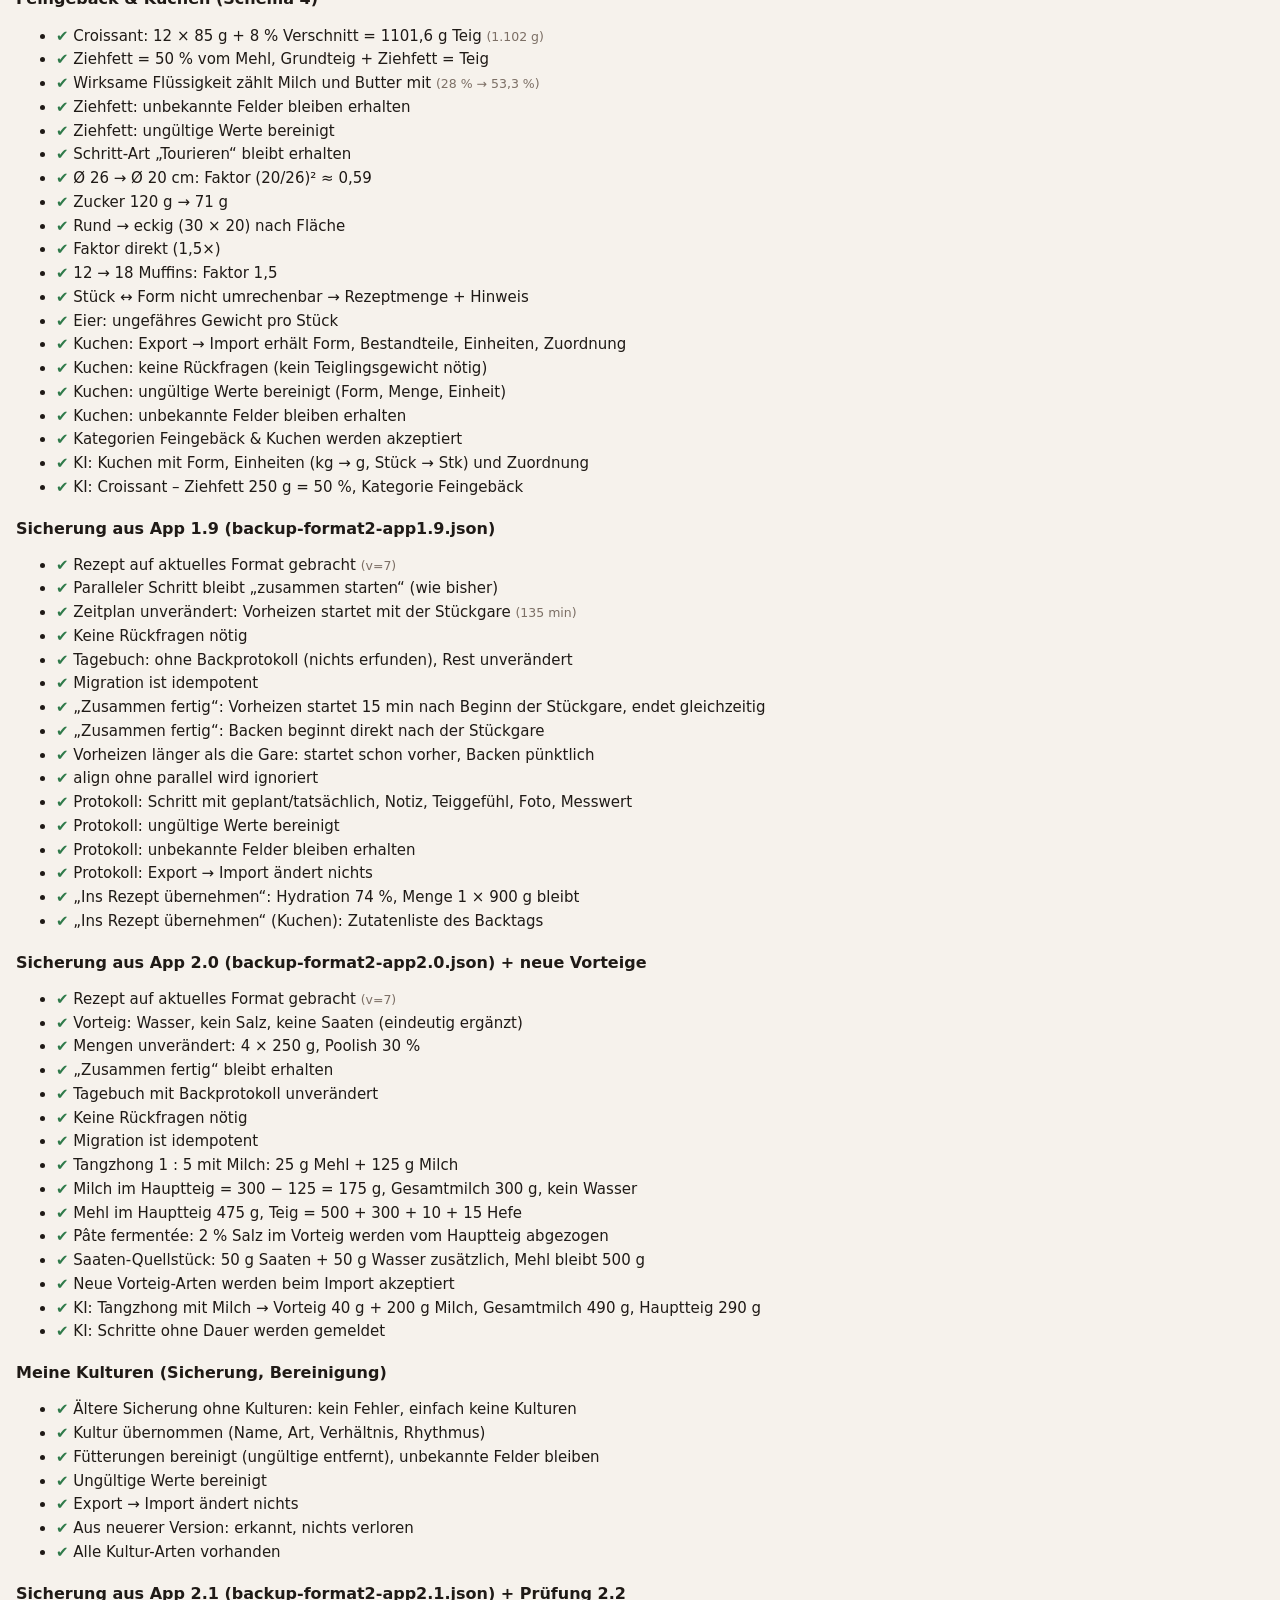
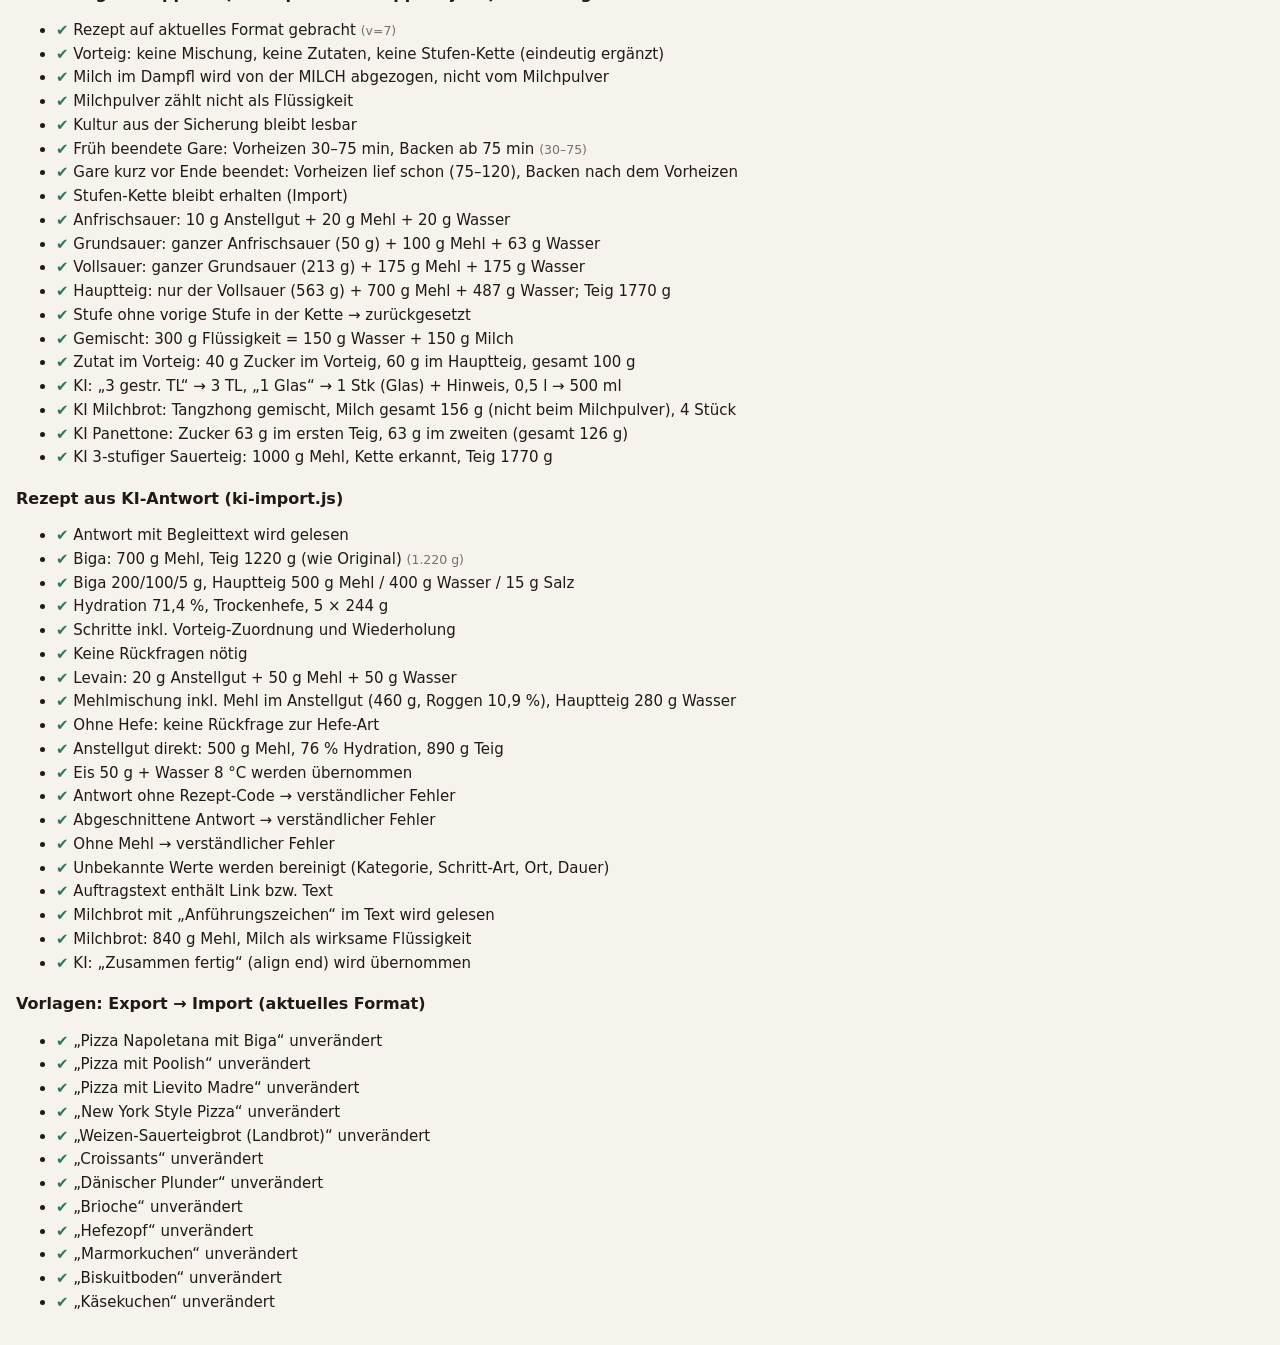
==== commit 5351baaf: "Add files via upload" ====
--- a/tests/compat.html
+++ b/tests/compat.html
@@ -188,6 +188,169 @@
   const kr = MG.importRecipe(KI.kiToRecipe({ name: 'Croissant', category: 'fine', yeastType: 'fresh', main: { flours: [{ name: 'Weizenmehl 550', g: 500 }], water_g: 140, salt_g: 10, yeast_g: 20,
     extras: [{ name: 'Milch', g: 140 }, { name: 'Zucker', g: 60 }] }, lamination: { name: 'Butter', g: 250 } }, { schema: MG.SCHEMA }).recipe).rec;
   check('KI: Croissant – Ziehfett 250 g = 50 %, Kategorie Feingebäck', kr.category === 'fine' && near(kr.lamination.pct, 50, 0.001) && near(C.calc(kr).lam.g, 250, 0.05));
+}
+
+// ---------- 3d) Sicherung aus App 1.9 (Schema 4) → Schema 5 (Nebenher-Schritte, Backprotokoll) ----------
+{
+  group('Sicherung aus App 1.9 (backup-format2-app1.9.json)');
+  const f = await load('backup-format2-app1.9.json');
+  const { rec: r, newer } = MG.importRecipe(f.recipes[0]);
+  check('Rezept auf aktuelles Format gebracht', r.v === MG.SCHEMA && !newer && MG.SCHEMA >= 5, `v=${r.v}`);
+  check('Paralleler Schritt bleibt „zusammen starten“ (wie bisher)', r.steps[3].parallel === true && r.steps[3].align === '');
+  const tl = C.timeline(r.steps, 0);
+  check('Zeitplan unverändert: Vorheizen startet mit der Stückgare', tl[3].start === tl[2].start && tl[4].start === tl[2].end, `${tl[3].start / 60000} min`);
+  check('Keine Rückfragen nötig', MG.openQuestions(r).length === 0);
+  const l = MG.importLog(f.logs[0]).rec;
+  check('Tagebuch: ohne Backprotokoll (nichts erfunden), Rest unverändert', l.v === MG.SCHEMA && l.protocol === null && l.rating === 4 && l.nextTime === 'mehr Wasser');
+  const twice = MG.migrateRecipe(MG.migrateRecipe({ ...f.recipes[0] }).rec).rec;
+  check('Migration ist idempotent', twice.steps[3].align === '' && twice.v === MG.SCHEMA);
+  // „Zusammen fertig“: Vorheizen endet genau mit der Stückgare
+  const r2 = MG.importRecipe({ ...roundtrip(r), steps: r.steps.map((s, i) => (i === 3 ? { ...s, align: 'end' } : s)) }).rec;
+  const t2 = C.timeline(r2.steps, 0);
+  check('„Zusammen fertig“: Vorheizen startet 15 min nach Beginn der Stückgare, endet gleichzeitig', r2.steps[3].align === 'end' && t2[3].start === t2[2].start + 15 * 60000 && t2[3].end === t2[2].end);
+  check('„Zusammen fertig“: Backen beginnt direkt nach der Stückgare', t2[4].start === t2[2].end && C.planInfo(r2.steps, 0).total === C.planInfo(r.steps, 0).total);
+  const longer = C.timeline(r2.steps.map((s, i) => (i === 3 ? { ...s, durationMin: 90 } : s)), 0);
+  check('Vorheizen länger als die Gare: startet schon vorher, Backen pünktlich', longer[3].end === longer[2].end && longer[3].start < longer[2].start && longer[4].start === longer[2].end);
+  check('align ohne parallel wird ignoriert', MG.importRecipe({ ...roundtrip(r), steps: [{ ...r.steps[0], align: 'end' }] }).rec.steps[0].align === '');
+  // Backprotokoll: Bereinigung und Erhalt
+  const proto = { startAt: 1, endAt: 2, hydration: 74, baseHydration: 72, dough: 912,
+    steps: [{ name: 'Stockgare', kind: 'bulk', loc: 'rt', plan: 120, act: 150, start: 1, note: 'sehr klebrig', feel: 'sticky', photos: ['abc', '<x>'], meas: { dough: 25.5, bad: 3 }, futureStep: 1 },
+      { name: '<img onerror=x>', kind: 'hack', loc: 'mars', plan: 'x', act: null, feel: 'nass' }],
+    blocks: [{ title: 'Hauptteig', rows: [{ name: 'Wasser', txt: '370 g', was: '360 g' }] }],
+    changes: [{ stage: 'Hauptteig', name: 'Wasser', from: '360 g', to: '370 g' }],
+    pct: { water: 74, salt: 2, yeast: 0.5, oil: 0, lam: 0, flours: [{ name: 'Weizenmehl 550', pct: 100 }], extras: [], pfs: [], cake: [] }, futureProto: 'x' };
+  const lp = MG.importLog({ ...roundtrip(f.logs[0]), v: MG.SCHEMA, protocol: proto }).rec;
+  const p0 = lp.protocol.steps[0], p1 = lp.protocol.steps[1];
+  check('Protokoll: Schritt mit geplant/tatsächlich, Notiz, Teiggefühl, Foto, Messwert', p0.plan === 120 && p0.act === 150 && p0.note === 'sehr klebrig' && p0.feel === 'sticky' && p0.photos.join() === 'abc,x' && p0.meas.dough === 25.5 && p0.meas.bad === undefined);
+  check('Protokoll: ungültige Werte bereinigt', p1.kind === 'other' && p1.loc === 'rt' && p1.plan === null && p1.act === null && p1.feel === '');
+  check('Protokoll: unbekannte Felder bleiben erhalten', lp.protocol.futureProto === 'x' && p0.futureStep === 1);
+  check('Protokoll: Export → Import ändert nichts', JSON.stringify(MG.importLog(roundtrip(lp)).rec.protocol) === JSON.stringify(lp.protocol));
+  // Übernahme ins Rezept (applyPct): Anteile vom Backtag, Menge bleibt
+  const ap = C.applyPct(structuredClone(r), lp.protocol.pct);
+  check('„Ins Rezept übernehmen“: Hydration 74 %, Menge 1 × 900 g bleibt', ap.water.pct === 74 && ap.yield.pieceWeight === 900 && near(C.calc(ap).D, 900, 0.5));
+  const cake = C.TEMPLATES.find((t) => t.id === 'biskuit').build();
+  const cp = C.applyPct(structuredClone(cake), { cake: [{ id: cake.parts[0].id, items: [{ name: 'Eier', amount: 5, unit: 'Stk' }] }] });
+  check('„Ins Rezept übernehmen“ (Kuchen): Zutatenliste des Backtags', cp.parts[0].items.length === 1 && cp.parts[0].items[0].amount === 5);
+}
+
+// ---------- 3e) Sicherung aus App 2.0 (Schema 5) → Schema 6 (neue Vorteige) ----------
+{
+  group('Sicherung aus App 2.0 (backup-format2-app2.0.json) + neue Vorteige');
+  const f = await load('backup-format2-app2.0.json');
+  const { rec: r, newer } = MG.importRecipe(f.recipes[0]);
+  check('Rezept auf aktuelles Format gebracht', r.v === MG.SCHEMA && !newer && MG.SCHEMA >= 6, `v=${r.v}`);
+  check('Vorteig: Wasser, kein Salz, keine Saaten (eindeutig ergänzt)', r.preferments[0].liquid === 'water' && r.preferments[0].saltPct === 0 && r.preferments[0].seeds === false);
+  const c = C.calc(r);
+  check('Mengen unverändert: 4 × 250 g, Poolish 30 %', near(c.D, 1000, 0.5) && near(c.pfs[0].flour, c.F * 0.3, 0.01) && near(c.main.water, c.totals.water - c.pfs[0].water, 0.01));
+  check('„Zusammen fertig“ bleibt erhalten', r.steps[4].align === 'end' && r.steps[4].parallel === true);
+  const l = MG.importLog(f.logs[0]).rec;
+  check('Tagebuch mit Backprotokoll unverändert', l.v === MG.SCHEMA && l.protocol.steps[0].feel === 'firm' && l.protocol.changes.length === 1 && l.protocol.pct.water === 72);
+  check('Keine Rückfragen nötig', MG.openQuestions(r).length === 0);
+  check('Migration ist idempotent', MG.migrateRecipe(MG.migrateRecipe({ ...f.recipes[0] }).rec).rec.preferments[0].liquid === 'water');
+  // Tangzhong mit Milch: Milch wird von der Milch im Rezept abgezogen, Wasser-Hydration bleibt
+  const base = C.blankRecipe('fine');
+  Object.assign(base, { yield: { mode: 'flour', flour: 500, count: 1, pieceWeight: 0, loss: 0 }, water: { pct: 0, temp: '', icePct: '' }, extras: [{ name: 'Milch', pct: 60 }], salt: 2 });
+  const tz = MG.importRecipe({ ...roundtrip(base), v: MG.SCHEMA, preferments: [C.makePf('tangzhong', { liquid: 'milk', flourPct: 5 })] }).rec;
+  const ct = C.calc(tz);
+  check('Tangzhong 1 : 5 mit Milch: 25 g Mehl + 125 g Milch', near(ct.pfs[0].flour, 25, 0.01) && near(ct.pfs[0].water, 125, 0.01) && ct.pfs[0].milk);
+  check('Milch im Hauptteig = 300 − 125 = 175 g, Gesamtmilch 300 g, kein Wasser', near(ct.main.extras[0].g, 175, 0.01) && near(ct.main.extras[0].total, 300, 0.01) && near(ct.main.water, 0, 0.01));
+  check('Mehl im Hauptteig 475 g, Teig = 500 + 300 + 10 + 15 Hefe', near(ct.main.flours[0].g, 475, 0.01) && near(ct.D, 500 * (1 + 0.6 + 0.02 + 0.03), 0.5));
+  // Pâte fermentée mit Salz
+  const pz = C.TEMPLATES.find((t) => t.id === 'poolish').build();
+  const pt = MG.importRecipe({ ...roundtrip(pz), v: MG.SCHEMA, preferments: [C.makePf('pate', { flourPct: 20 })], yield: { mode: 'flour', flour: 500, count: 2, pieceWeight: 0, loss: 0 } }).rec;
+  const cp = C.calc(pt);
+  check('Pâte fermentée: 2 % Salz im Vorteig werden vom Hauptteig abgezogen', near(cp.pfs[0].salt, 2, 0.001) && near(cp.main.salt, 500 * 0.028 - 2, 0.001) && near(cp.totals.salt, 14, 0.001));
+  // Quellstück aus Saaten: zusätzlich, nicht Mehl
+  const qs = MG.importRecipe({ ...roundtrip(pt), preferments: [C.makePf('quell', { seeds: true, flourPct: 10, flourName: 'Leinsamen' })] }).rec;
+  const cq = C.calc(qs);
+  check('Saaten-Quellstück: 50 g Saaten + 50 g Wasser zusätzlich, Mehl bleibt 500 g', near(cq.F, 500, 0.01) && near(cq.main.flours[0].g, 500, 0.01) && near(cq.totals.seeds, 100, 0.01) && near(cq.main.water, cq.totals.water, 0.01));
+  check('Neue Vorteig-Arten werden beim Import akzeptiert', ['dampfl', 'pate', 'tangzhong', 'yudane', 'quell'].every((t) => MG.importRecipe({ ...roundtrip(pz), preferments: [{ ...C.makePf(t) }] }).rec.preferments[0].type === t));
+  const KI = await import('../ki-import.js');
+  const kt = MG.importRecipe(KI.kiToRecipe({ name: 'Milchbrot', category: 'fine', yeastType: 'fresh',
+    preferments: [{ type: 'tangzhong', flour_g: 40, water_g: 200, liquid: 'milk' }],
+    main: { flours: [{ name: 'Mehl', g: 800 }], water_g: 0, salt_g: 9, yeast_g: 18, extras: [{ name: 'Milch', g: 290 }, { name: 'Zucker', g: 75 }] },
+    steps: [{ kind: 'prep', name: 'Tangzhong kochen', stage: 'pf1' }, { kind: 'bulk', minutes: 120 }] }, { schema: MG.SCHEMA }).recipe).rec;
+  const ck = C.calc(kt);
+  check('KI: Tangzhong mit Milch → Vorteig 40 g + 200 g Milch, Gesamtmilch 490 g, Hauptteig 290 g', kt.preferments[0].type === 'tangzhong' && kt.preferments[0].liquid === 'milk'
+    && near(ck.F, 840, 0.01) && near(ck.pfs[0].water, 200, 0.05) && near(ck.main.extras[0].total, 490, 0.1) && near(ck.main.extras[0].g, 290, 0.1));
+  check('KI: Schritte ohne Dauer werden gemeldet', KI.kiToRecipe({ name: 'x', main: { flours: [{ name: 'Mehl', g: 500 }], water_g: 350 }, steps: [{ kind: 'mix' }, { kind: 'bulk', minutes: 60 }] }).warnings.some((w) => /1 Schritt ohne Dauer/.test(w)));
+}
+
+// ---------- 3f) Meine Kulturen (neue Datenart ab Schema 6) ----------
+{
+  group('Meine Kulturen (Sicherung, Bereinigung)');
+  const f = await load('backup-format2-app2.0.json');
+  check('Ältere Sicherung ohne Kulturen: kein Fehler, einfach keine Kulturen', !('cultures' in f) || Array.isArray(f.cultures));
+  const raw = { id: 'cultRog', name: 'Roggensauer „Fritz“', type: 'rye', ratio: [1, 5, 5], hydration: 100, days: 7, place: 'fridge', lead: 12,
+    feeds: [{ at: 1795400000000, temp: 24, rise: 6, note: 'aktiv' }, { at: 'x' }], futureCult: 1 };
+  const { rec: c, newer } = MG.importCulture(raw);
+  check('Kultur übernommen (Name, Art, Verhältnis, Rhythmus)', c.v === MG.SCHEMA && !newer && c.name === 'Roggensauer „Fritz“' && c.type === 'rye' && c.ratio.join() === '1,5,5' && c.days === 7 && c.lead === 12);
+  check('Fütterungen bereinigt (ungültige entfernt), unbekannte Felder bleiben', c.feeds.length === 1 && c.feeds[0].rise === 6 && c.futureCult === 1);
+  const evil = MG.importCulture({ name: '<b>', type: 'alien', ratio: [-1, 'x'], days: -3, place: 'mars' }).rec;
+  check('Ungültige Werte bereinigt', evil.type === 'custom' && evil.ratio.join() === '0,0,0' && evil.days === 0 && evil.place === 'fridge' && evil.id.length > 0);
+  check('Export → Import ändert nichts', JSON.stringify(MG.importCulture(roundtrip(c)).rec) === JSON.stringify(c));
+  check('Aus neuerer Version: erkannt, nichts verloren', MG.importCulture({ ...raw, v: 99 }).newer === true && MG.importCulture({ ...raw, v: 99 }).rec.v === 99);
+  check('Alle Kultur-Arten vorhanden', ['rye', 'wheat', 'spelt', 'madre', 'licoli', 'yeastwater', 'custom'].every((t) => C.CULTURE_TYPES[t]));
+}
+
+// ---------- 3g) Sicherung aus App 2.1 (Schema 6) → Schema 7 + Fehlerbehebungen 2.2 ----------
+{
+  group('Sicherung aus App 2.1 (backup-format2-app2.1.json) + Prüfung 2.2');
+  const f = await load('backup-format2-app2.1.json');
+  const { rec: r, newer } = MG.importRecipe(f.recipes[0]);
+  check('Rezept auf aktuelles Format gebracht', r.v === MG.SCHEMA && !newer && MG.SCHEMA >= 7, `v=${r.v}`);
+  check('Vorteig: keine Mischung, keine Zutaten, keine Stufen-Kette (eindeutig ergänzt)', r.preferments[0].milkShare === 0 && r.preferments[0].extras.length === 0 && r.preferments[0].starterFrom === '');
+  const c = C.calc(r);
+  check('Milch im Dampfl wird von der MILCH abgezogen, nicht vom Milchpulver', near(c.main.extras[0].g, 250 - 40, 0.01) && near(c.main.extras[1].g, 15, 0.01));
+  check('Milchpulver zählt nicht als Flüssigkeit', C.liquidShare('Milchpulver') < 0.05 && C.liquidShare('Milch') > 0.8);
+  check('Kultur aus der Sicherung bleibt lesbar', MG.importCulture(f.cultures[0]).rec.name === 'Roggensauer');
+  // Vorheizen „zusammen fertig“: Gare früher beendet → Ofen startet ERST DANN und braucht seine 45 min
+  const m = 60000, tl = C.timeline([{ kind: 'proof', durationMin: 120, doneAt: 30 * m }, { kind: 'preheat', durationMin: 45, parallel: true, align: 'end' }, { kind: 'bake', durationMin: 30 }], 0, 31 * m);
+  check('Früh beendete Gare: Vorheizen 30–75 min, Backen ab 75 min', tl[1].start === 30 * m && tl[1].end === 75 * m && tl[2].start === 75 * m, `${tl[1].start / m}–${tl[1].end / m}`);
+  const tl2 = C.timeline([{ kind: 'proof', durationMin: 120, doneAt: 100 * m }, { kind: 'preheat', durationMin: 45, parallel: true, align: 'end' }, { kind: 'bake', durationMin: 30 }], 0, 101 * m);
+  check('Gare kurz vor Ende beendet: Vorheizen lief schon (75–120), Backen nach dem Vorheizen', tl2[1].start === 75 * m && tl2[2].start === 120 * m);
+  // Mehrstufiger Sauerteig (Detmolder Prinzip): Anfrisch- → Grund- → Vollsauer
+  const base = C.blankRecipe('bread');
+  Object.assign(base, { yield: { mode: 'flour', flour: 1000, count: 1, pieceWeight: 0, loss: 0 }, flours: [{ name: 'Roggenmehl 1150', pct: 100 }], water: { pct: 75, temp: '', icePct: '' }, salt: 2, yeastPct: 0 });
+  const s1 = C.makePf('levain', { id: 'st1', name: 'Anfrischsauer', flourPct: 2.5, hydration: 100, starterPct: 50, starterHydration: 100 });
+  const s2 = C.makePf('levain', { id: 'st2', name: 'Grundsauer', flourPct: 12.5, hydration: 70.4, starterFrom: 'st1' });
+  const s3 = C.makePf('levain', { id: 'st3', name: 'Vollsauer', flourPct: 30, hydration: 87.666667, starterFrom: 'st2' });
+  const chain = MG.importRecipe({ ...roundtrip(base), v: MG.SCHEMA, preferments: [s1, s2, s3] }).rec;
+  const cc = C.calc(chain);
+  check('Stufen-Kette bleibt erhalten (Import)', chain.preferments[1].starterFrom === 'st1' && chain.preferments[2].starterFrom === 'st2');
+  check('Anfrischsauer: 10 g Anstellgut + 20 g Mehl + 20 g Wasser', near(cc.pfs[0].starter, 10, 0.05) && near(cc.pfs[0].freshFlour, 20, 0.05) && near(cc.pfs[0].freshWater, 20, 0.05));
+  check('Grundsauer: ganzer Anfrischsauer (50 g) + 100 g Mehl + 63 g Wasser', near(cc.pfs[1].starter, 50, 0.05) && near(cc.pfs[1].freshFlour, 100, 0.05) && near(cc.pfs[1].freshWater, 63, 0.05));
+  check('Vollsauer: ganzer Grundsauer (213 g) + 175 g Mehl + 175 g Wasser', near(cc.pfs[2].starter, 213, 0.05) && near(cc.pfs[2].freshFlour, 175, 0.05) && near(cc.pfs[2].freshWater, 175, 0.1));
+  check('Hauptteig: nur der Vollsauer (563 g) + 700 g Mehl + 487 g Wasser; Teig 1770 g', near(cc.main.flours[0].g, 700, 0.05) && near(cc.main.water, 487, 0.1) && near(cc.D, 1770, 0.5)
+    && cc.pfs[0].consumed && cc.pfs[1].consumed && !cc.pfs[2].consumed);
+  check('Stufe ohne vorige Stufe in der Kette → zurückgesetzt', MG.importRecipe({ ...roundtrip(base), preferments: [{ ...s2, starterFrom: 'gibtsnicht' }] }).rec.preferments[0].starterFrom === '');
+  // Tangzhong aus Wasser UND Milch, Zutaten im Vorteig (Panettone)
+  const mb = MG.importRecipe({ ...roundtrip(base), preferments: [C.makePf('tangzhong', { flourPct: 5, hydration: 600, liquid: 'mix', milkShare: 50 })], extras: [{ name: 'Milch', pct: 30 }, { name: 'Zucker', pct: 10 }] }).rec;
+  const cm = C.calc(mb);
+  check('Gemischt: 300 g Flüssigkeit = 150 g Wasser + 150 g Milch', near(cm.pfs[0].milkG, 150, 0.05) && near(cm.main.water, 750 - 150, 0.05) && near(cm.main.extras[0].g, 300 - 150, 0.05));
+  const pt = MG.importRecipe({ ...roundtrip(mb), preferments: [C.makePf('madre', { flourPct: 30, extras: [{ name: 'Zucker', pct: 4 }] })] }).rec;
+  const cpt = C.calc(pt);
+  check('Zutat im Vorteig: 40 g Zucker im Vorteig, 60 g im Hauptteig, gesamt 100 g', near(cpt.pfs[0].extras[0].g, 40, 0.01) && near(cpt.main.extras[1].g, 60, 0.01) && near(cpt.main.extras[1].total, 100, 0.01));
+  // KI-Brücke: Einheiten, Milchpulver, Kette, Zutaten im Vorteig, Stückzahl
+  const KI = await import('../ki-import.js');
+  const kc = KI.kiToRecipe({ name: 'Torte', category: 'cake', pan: { shape: 'round', diameter_cm: 26 }, parts: [{ name: 'Teig', items: [{ name: 'Backpulver', amount: 3, unit: 'gestr. TL' }, { name: 'Sauerkirschen', amount: 1, unit: 'Glas' }, { name: 'Sahne', amount: 0.5, unit: 'l' }] }] }, { schema: MG.SCHEMA });
+  const it = kc.recipe.parts[0].items;
+  check('KI: „3 gestr. TL“ → 3 TL, „1 Glas“ → 1 Stk (Glas) + Hinweis, 0,5 l → 500 ml', it[0].unit === 'TL' && it[0].amount === 3 && it[1].unit === 'Stk' && /Glas/.test(it[1].name) && kc.warnings.some((w) => /Glas/.test(w)) && it[2].unit === 'ml' && it[2].amount === 500);
+  const kmb = MG.importRecipe(KI.kiToRecipe({ name: 'Milk Bread', category: 'fine', yeastType: 'dry', pieces: { count: 4, weight_g: 175 },
+    preferments: [{ type: 'tangzhong', flour_g: 14, water_g: 43, milk_g: 43 }],
+    main: { flours: [{ name: 'Mehl', g: 300 }], water_g: 0, salt_g: 6, yeast_g: 9, extras: [{ name: 'Milchpulver', g: 14 }, { name: 'Milch', g: 113 }, { name: 'Zucker', g: 50 }] } }, { schema: MG.SCHEMA }).recipe).rec;
+  const ckm = C.calc(kmb);
+  check('KI Milchbrot: Tangzhong gemischt, Milch gesamt 156 g (nicht beim Milchpulver), 4 Stück', kmb.preferments[0].liquid === 'mix' && near(ckm.pfs[0].milkG, 43, 0.05)
+    && near(ckm.main.extras.find((e) => e.name === 'Milch').total, 156, 0.1) && near(ckm.main.extras.find((e) => e.name === 'Milchpulver').total, 14, 0.05) && kmb.yield.mode === 'pieces' && kmb.yield.count === 4);
+  const kp = MG.importRecipe(KI.kiToRecipe({ name: 'Panettone', category: 'fine', pieces: { count: 1 },
+    preferments: [{ type: 'madre', name: 'Primo impasto', flour_g: 245, water_g: 100, starter_g: 100, starter_hydration: 45, extras: [{ name: 'Zucker', g: 63 }, { name: 'Butter', g: 63 }, { name: 'Eigelb', g: 58 }] }],
+    main: { flours: [{ name: 'Mehl', g: 65 }], water_g: 0, salt_g: 4, extras: [{ name: 'Zucker', g: 63 }, { name: 'Eigelb', g: 58 }, { name: 'Butter', g: 50 }] } }, { schema: MG.SCHEMA }).recipe).rec;
+  const ckp = C.calc(kp);
+  check('KI Panettone: Zucker 63 g im ersten Teig, 63 g im zweiten (gesamt 126 g)', near(ckp.pfs[0].extras.find((e) => e.name === 'Zucker').g, 63, 0.1) && near(ckp.main.extras.find((e) => e.name === 'Zucker').g, 63, 0.1));
+  const kd = MG.importRecipe(KI.kiToRecipe({ name: 'Roggen 3-stufig', category: 'bread', preferments: [{ type: 'levain', name: 'Anfrischsauer', flour_g: 20, water_g: 20, starter_g: 10 }, { type: 'levain', name: 'Grundsauer', starter_from: 'pf1', flour_g: 100, water_g: 63 }, { type: 'levain', name: 'Vollsauer', starter_from: 'pf2', flour_g: 175, water_g: 175 }],
+    main: { flours: [{ name: 'Roggenmehl', g: 700 }], water_g: 487, salt_g: 20 } }, { schema: MG.SCHEMA }).recipe).rec;
+  const ckd = C.calc(kd);
+  check('KI 3-stufiger Sauerteig: 1000 g Mehl, Kette erkannt, Teig 1770 g', near(ckd.F, 1000, 0.05) && kd.preferments[2].starterFrom === kd.preferments[1].id && near(ckd.D, 1770, 0.5));
 }
 
 // ---------- 5) Rezept aus KI-Antwort (KI-Brücke) ----------
@@ -238,6 +401,13 @@
   const evil = imp({ name: '<img src=x onerror=alert(1)>', category: 'evil', main: { flours: [{ name: 'Mehl', g: 100 }], water_g: 60 }, steps: [{ kind: 'hack', location: 'mars', minutes: -5 }] });
   check('Unbekannte Werte werden bereinigt (Kategorie, Schritt-Art, Ort, Dauer)', evil.category === '' && evil.steps[0].kind === 'other' && evil.steps[0].location === 'rt' && evil.steps[0].durationMin === 0);
   check('Auftragstext enthält Link bzw. Text', KI.buildPrompt('https://example.com/rezept').includes('https://example.com/rezept') && KI.buildPrompt('500 g Mehl').includes('500 g Mehl'));
+  // e) Echte Antwort (Milchbrot): deutsche Anführungszeichen „…“ im Notiz-Text dürfen nicht stören
+  const milch = await (await fetch(`./fixtures/ki-antwort-milchbrot.txt?t=${Date.now()}`)).text();
+  const mb = err(() => KI.extractJSON(milch)) || imp(KI.extractJSON(milch));
+  check('Milchbrot mit „Anführungszeichen“ im Text wird gelesen', typeof mb === 'object' && mb.name === 'Brioche' && mb.notes.includes('„Mehl (Tangzhong)“') && mb.category === 'fine', typeof mb === 'string' ? mb : '');
+  check('Milchbrot: 840 g Mehl, Milch als wirksame Flüssigkeit', typeof mb === 'object' && near(C.calc(mb).F, 840, 0.01) && C.calc(mb).totals.hydEff > 50);
+  const al = imp({ name: 'x', main: { flours: [{ name: 'Mehl', g: 500 }], water_g: 350 }, steps: [{ kind: 'proof', minutes: 60 }, { kind: 'preheat', minutes: 45, parallel: true, align: 'end' }] });
+  check('KI: „Zusammen fertig“ (align end) wird übernommen', al.steps[1].parallel && al.steps[1].align === 'end');
 }
 
 // ---------- 4) Alle Vorlagen überstehen Export → Import ----------
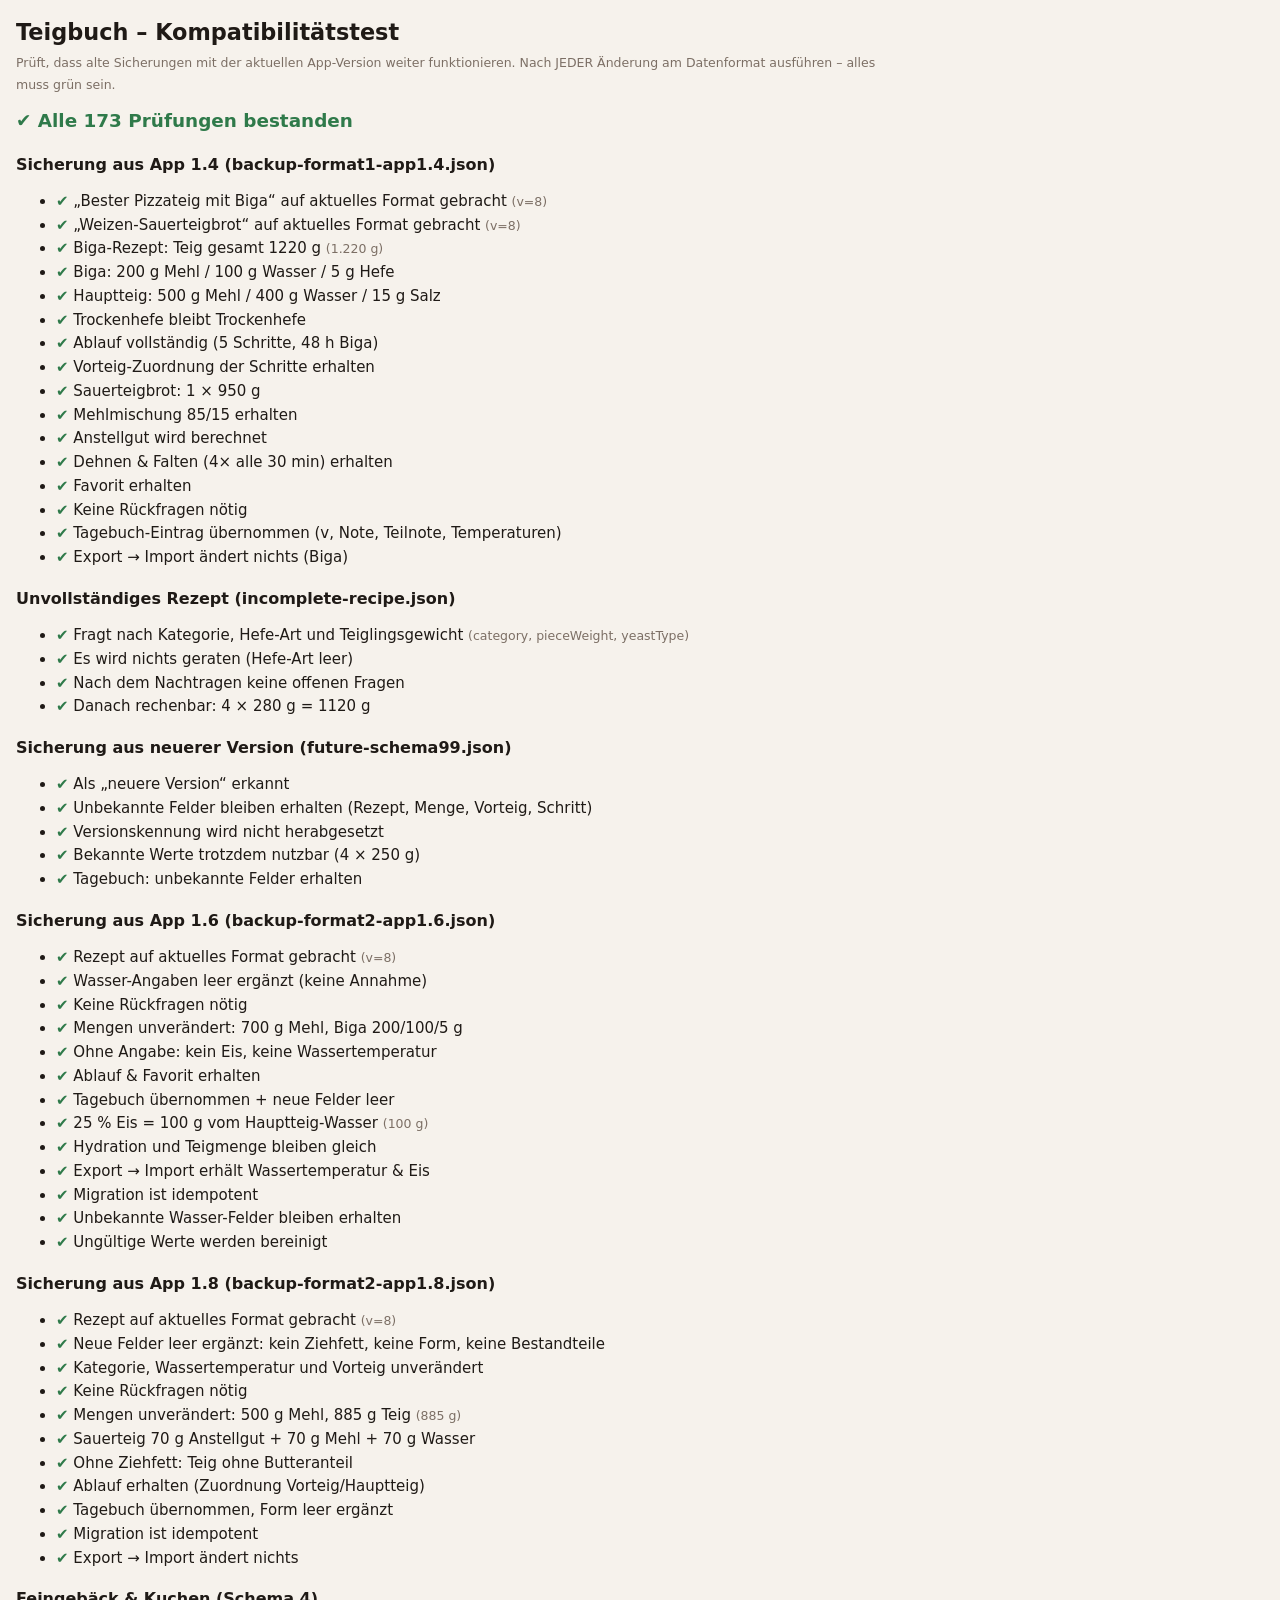
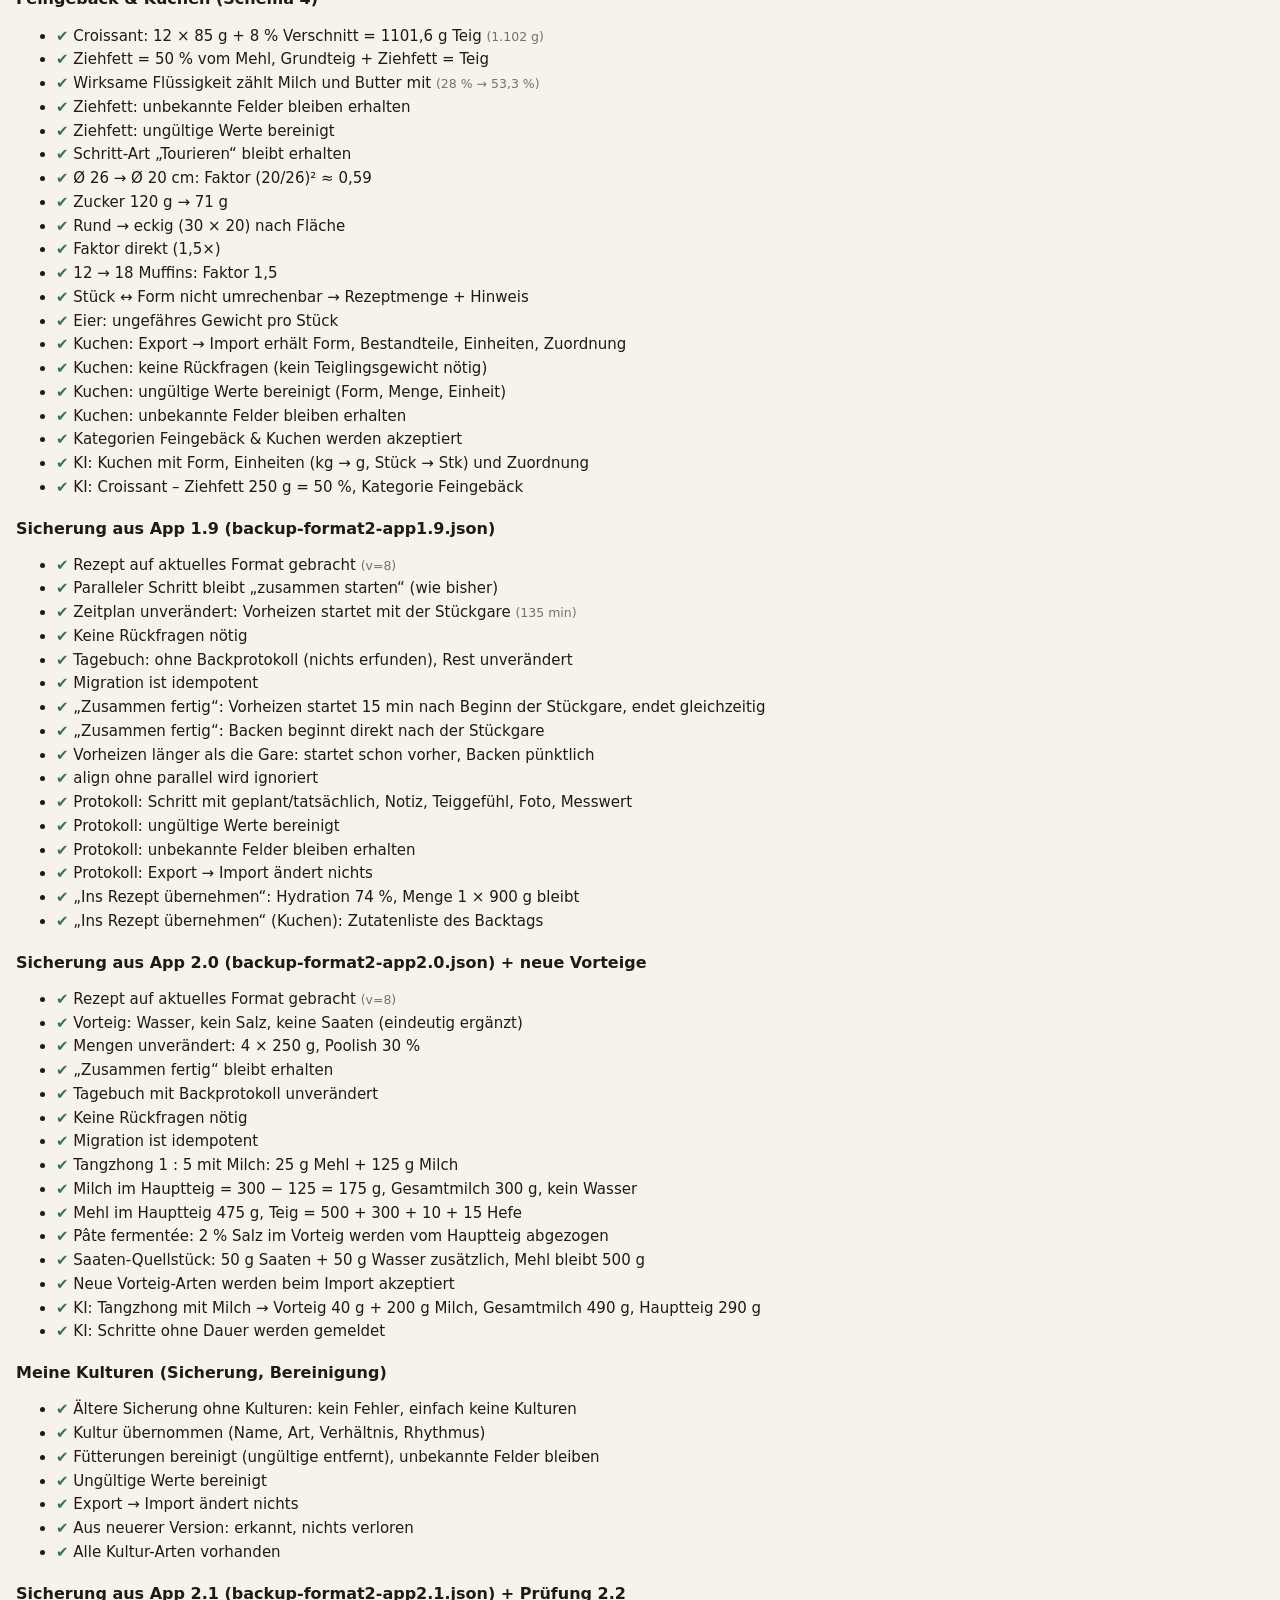
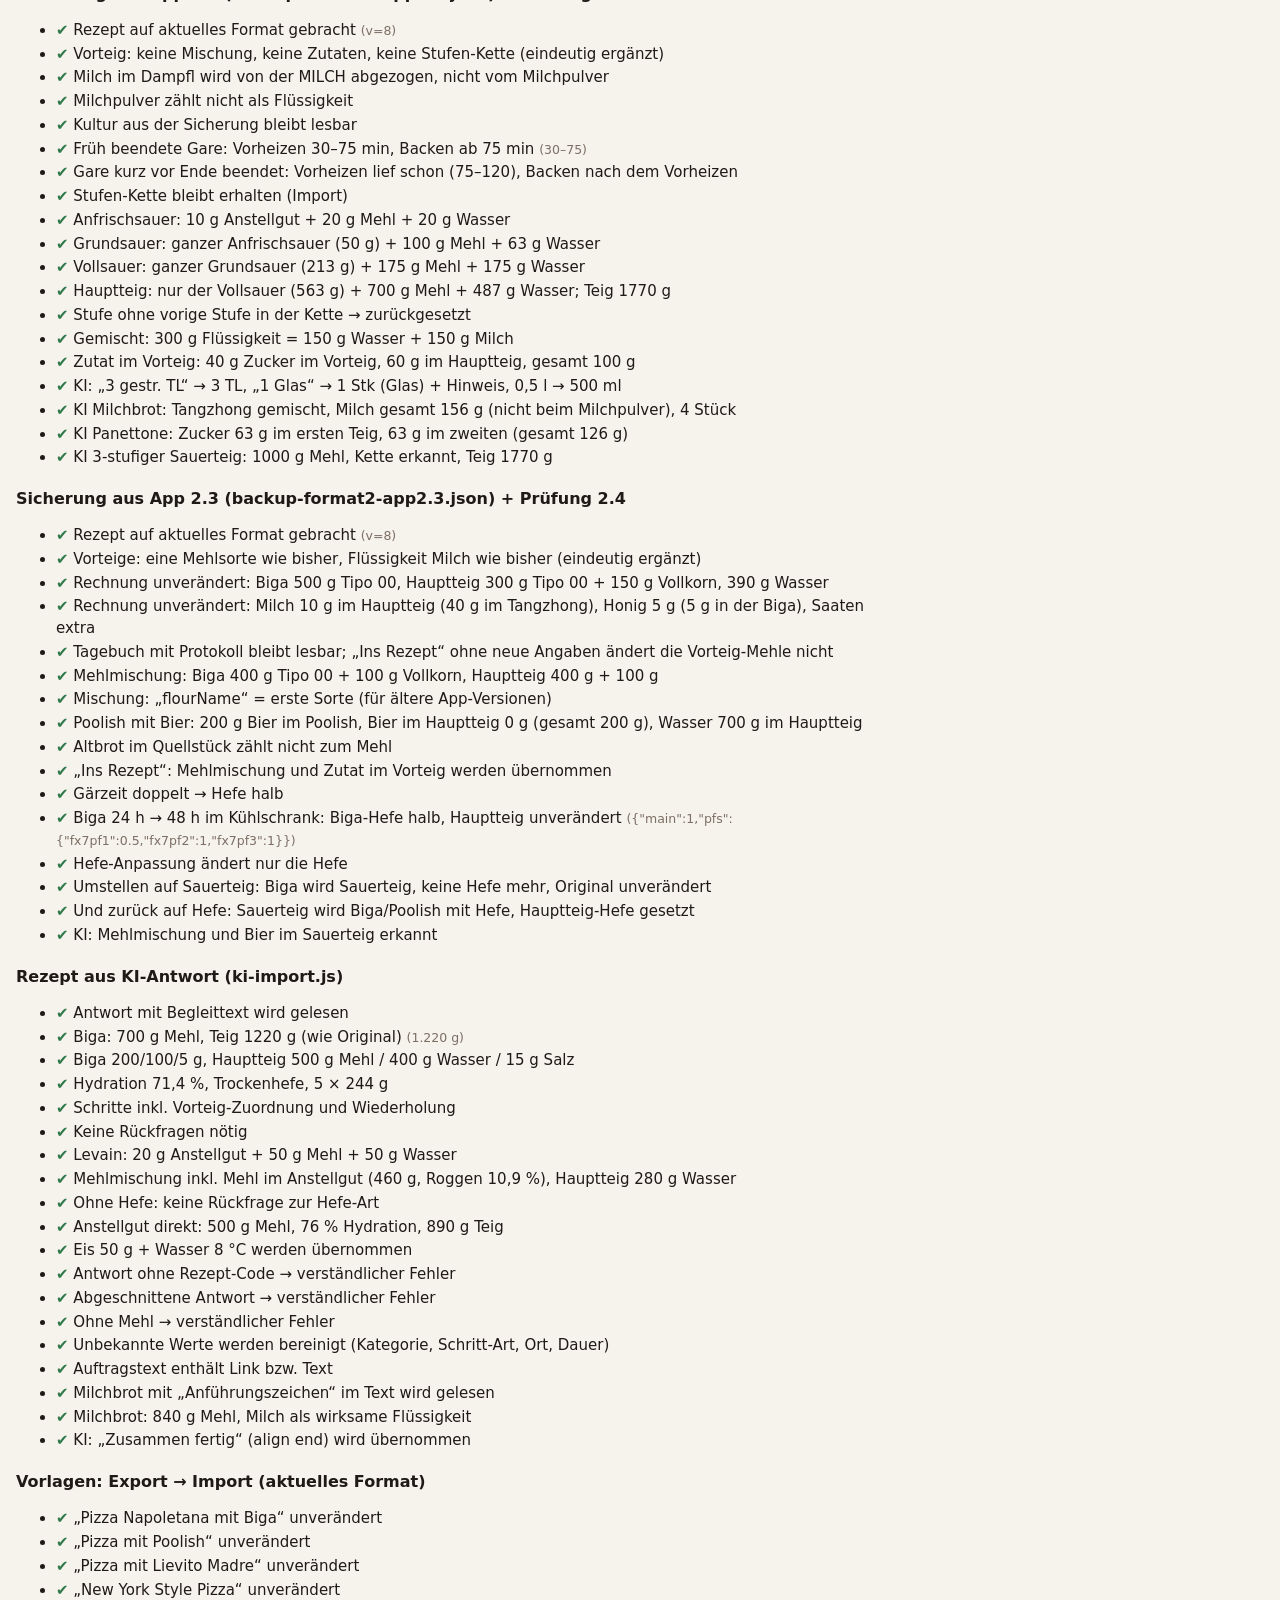
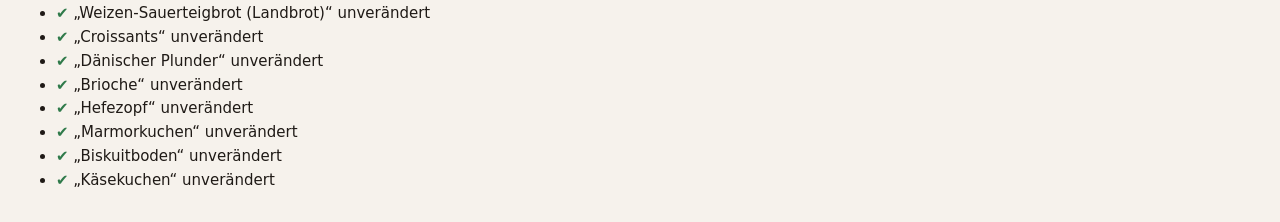
==== commit b882798e: "Add files via upload" ====
--- a/tests/compat.html
+++ b/tests/compat.html
@@ -353,6 +353,51 @@
   check('KI 3-stufiger Sauerteig: 1000 g Mehl, Kette erkannt, Teig 1770 g', near(ckd.F, 1000, 0.05) && kd.preferments[2].starterFrom === kd.preferments[1].id && near(ckd.D, 1770, 0.5));
 }
 
+// ---------- 3h) Sicherung aus App 2.3 (Schema 7) → Schema 8: Mehlmischung & Flüssigkeit im Vorteig, Hefe ⇄ Sauerteig ----------
+{
+  group('Sicherung aus App 2.3 (backup-format2-app2.3.json) + Prüfung 2.4');
+  const f = await load('backup-format2-app2.3.json');
+  const { rec: r, newer } = MG.importRecipe(f.recipes[0]);
+  check('Rezept auf aktuelles Format gebracht', r.v === MG.SCHEMA && !newer && MG.SCHEMA >= 8, `v=${r.v}`);
+  check('Vorteige: eine Mehlsorte wie bisher, Flüssigkeit Milch wie bisher (eindeutig ergänzt)', r.preferments.every((p) => Array.isArray(p.flours) && p.flours.length === 0 && p.liquidName === '') && r.preferments[0].flourName === 'Tipo 00');
+  const c = C.calc(r);
+  check('Rechnung unverändert: Biga 500 g Tipo 00, Hauptteig 300 g Tipo 00 + 150 g Vollkorn, 390 g Wasser', near(c.pfs[0].flour, 500, 0.01) && near(c.main.flours[0].g, 300, 0.01) && near(c.main.flours[1].g, 150, 0.01) && near(c.main.water, 390, 0.05));
+  check('Rechnung unverändert: Milch 10 g im Hauptteig (40 g im Tangzhong), Honig 5 g (5 g in der Biga), Saaten extra', near(c.main.extras[0].g, 10, 0.01) && near(c.main.extras[1].g, 5, 0.01) && near(c.totals.seeds, 125, 0.01) && c.warnings.length === 0);
+  const { rec: l } = MG.importLog(f.logs[0]);
+  check('Tagebuch mit Protokoll bleibt lesbar; „Ins Rezept“ ohne neue Angaben ändert die Vorteig-Mehle nicht', l.v === MG.SCHEMA && C.applyPct(structuredClone(r), l.protocol.pct).preferments[0].flourName === 'Tipo 00' && C.applyPct(structuredClone(r), l.protocol.pct).preferments[0].flours.length === 0);
+  // Mehlmischung im Vorteig: Biga 80 % Tipo 00 + 20 % Vollkorn
+  const mx = MG.importRecipe({ ...roundtrip(r), preferments: [{ ...roundtrip(r.preferments[0]), flours: [{ name: 'Tipo 00', pct: 80 }, { name: 'Weizenvollkornmehl', pct: 20 }] }] }).rec;
+  const cmx = C.calc(mx);
+  check('Mehlmischung: Biga 400 g Tipo 00 + 100 g Vollkorn, Hauptteig 400 g + 100 g', near(cmx.pfs[0].flourParts[0].g, 400, 0.01) && near(cmx.pfs[0].flourParts[1].g, 100, 0.01) && near(cmx.main.flours[0].g, 400, 0.01) && near(cmx.main.flours[1].g, 100, 0.01));
+  check('Mischung: „flourName“ = erste Sorte (für ältere App-Versionen)', mx.preferments[0].flourName === 'Tipo 00' && mx.preferments[0].flours.length === 2);
+  // Andere Flüssigkeit im Vorteig: Poolish mit Bier
+  const br = MG.importRecipe({ ...roundtrip(r), extras: [{ name: 'Bier', pct: 20 }], preferments: [C.makePf('poolish', { flourPct: 20, hydration: 100, liquid: 'milk', liquidName: 'Bier', flourName: 'Tipo 00' })] }).rec;
+  const cbr = C.calc(br);
+  check('Poolish mit Bier: 200 g Bier im Poolish, Bier im Hauptteig 0 g (gesamt 200 g), Wasser 700 g im Hauptteig', br.preferments[0].liquidName === 'Bier' && near(cbr.pfs[0].milkG, 200, 0.01) && near(cbr.main.extras[0].g, 0, 0.01) && near(cbr.main.extras[0].total, 200, 0.01) && near(cbr.main.water, 700, 0.05) && cbr.warnings.length === 0);
+  check('Altbrot im Quellstück zählt nicht zum Mehl', C.isOldBread({ seeds: true, flourName: 'Altbrot (geröstet)' }) && !C.isOldBread({ seeds: false, flourName: 'Altbrot' }));
+  // „Ins Rezept“ mit neuen Angaben: Mehl im Vorteig getauscht + Zutat im Vorteig geändert
+  const ap = C.applyPct(structuredClone(r), { ...l.protocol.pct, flours: [{ name: 'Tipo 00', pct: 60 }, { name: 'Weizenvollkornmehl', pct: 20 }, { name: 'Manitoba', pct: 20 }],
+    pfs: [{ id: 'fx7pf1', flourPct: 50, hydration: 50, starterPct: 0, yeastPct: 1, saltPct: 0, flours: [{ name: 'Tipo 00', pct: 60 }, { name: 'Manitoba', pct: 40 }], extras: [{ name: 'Honig', pct: 0.8 }] }] });
+  check('„Ins Rezept“: Mehlmischung und Zutat im Vorteig werden übernommen', ap.preferments[0].flours.length === 2 && ap.preferments[0].flours[1].name === 'Manitoba' && ap.preferments[0].flourName === 'Tipo 00' && near(ap.preferments[0].extras[0].pct, 0.8, 0.001) && ap.flours.length === 3);
+  // Hefe passend zur Gärzeit: doppelte Gärzeit ≈ halbe Hefe; Kühlschrank zählt ca. 0,15
+  const yr = { preferments: [], steps: [{ id: 'a', kind: 'mix', stage: 'main', durationMin: 15, location: 'rt' }, { id: 'b', kind: 'bulk', durationMin: 120, location: 'rt' }] };
+  check('Gärzeit doppelt → Hefe halb', near(C.yeastFit(yr, yr.steps, [yr.steps[0], { ...yr.steps[1], durationMin: 240 }]).main, 0.5, 0.001));
+  const bg = C.calc(r), fit = C.yeastFit(r, r.steps, r.steps.map((s) => (s.id === 'fx7s2' ? { ...s, durationMin: 2880 } : s)));
+  check('Biga 24 h → 48 h im Kühlschrank: Biga-Hefe halb, Hauptteig unverändert', near(fit.pfs.fx7pf1, 0.5, 0.001) && fit.main === 1, JSON.stringify(fit));
+  check('Hefe-Anpassung ändert nur die Hefe', near(C.calc(C.applyYeastFit(r, fit)).pfs[0].yeast, bg.pfs[0].yeast * fit.pfs.fx7pf1, 0.001) && near(C.calc(C.applyYeastFit(r, fit)).D, bg.D - bg.pfs[0].yeast * (1 - fit.pfs.fx7pf1), 0.01));
+  // Hefe ⇄ Sauerteig umstellen (Variante – das Original bleibt unverändert)
+  const orig = JSON.stringify(r);
+  const cv = C.convertRecipe(r, 'levain');
+  check('Umstellen auf Sauerteig: Biga wird Sauerteig, keine Hefe mehr, Original unverändert', cv.recipe.preferments[0].type === 'levain' && C.calc(cv.recipe).totals.yeast === 0 && JSON.stringify(r) === orig && cv.changes.length > 0);
+  const back = C.convertRecipe(MG.importRecipe(roundtrip(cv.recipe)).rec, 'yeast');
+  check('Und zurück auf Hefe: Sauerteig wird Biga/Poolish mit Hefe, Hauptteig-Hefe gesetzt', ['biga', 'poolish'].includes(back.recipe.preferments[0].type) && C.calc(back.recipe).totals.yeast > 0 && C.calc(back.recipe).warnings.length === 0);
+  const KI = await import('../ki-import.js');
+  const kb = MG.importRecipe(KI.kiToRecipe({ name: 'Bierbrot', category: 'bread', preferments: [{ type: 'levain', flours: [{ name: 'Roggenmehl 1150', g: 80 }, { name: 'Weizenmehl 550', g: 20 }], water_g: 0, milk_g: 100, liquid_name: 'Bier', starter_g: 20 }],
+    main: { flours: [{ name: 'Weizenmehl 550', g: 400 }], water_g: 300, salt_g: 10, extras: [] } }, { schema: MG.SCHEMA }).recipe).rec;
+  const ckb = C.calc(kb);
+  check('KI: Mehlmischung und Bier im Sauerteig erkannt', kb.preferments[0].flours.length === 2 && kb.preferments[0].liquidName === 'Bier' && near(ckb.pfs[0].milkG, 100, 0.5) && near(ckb.main.extras.find((e) => e.name === 'Bier').total, 100, 0.5) && ckb.warnings.length === 0);
+}
+
 // ---------- 5) Rezept aus KI-Antwort (KI-Brücke) ----------
 {
   group('Rezept aus KI-Antwort (ki-import.js)');
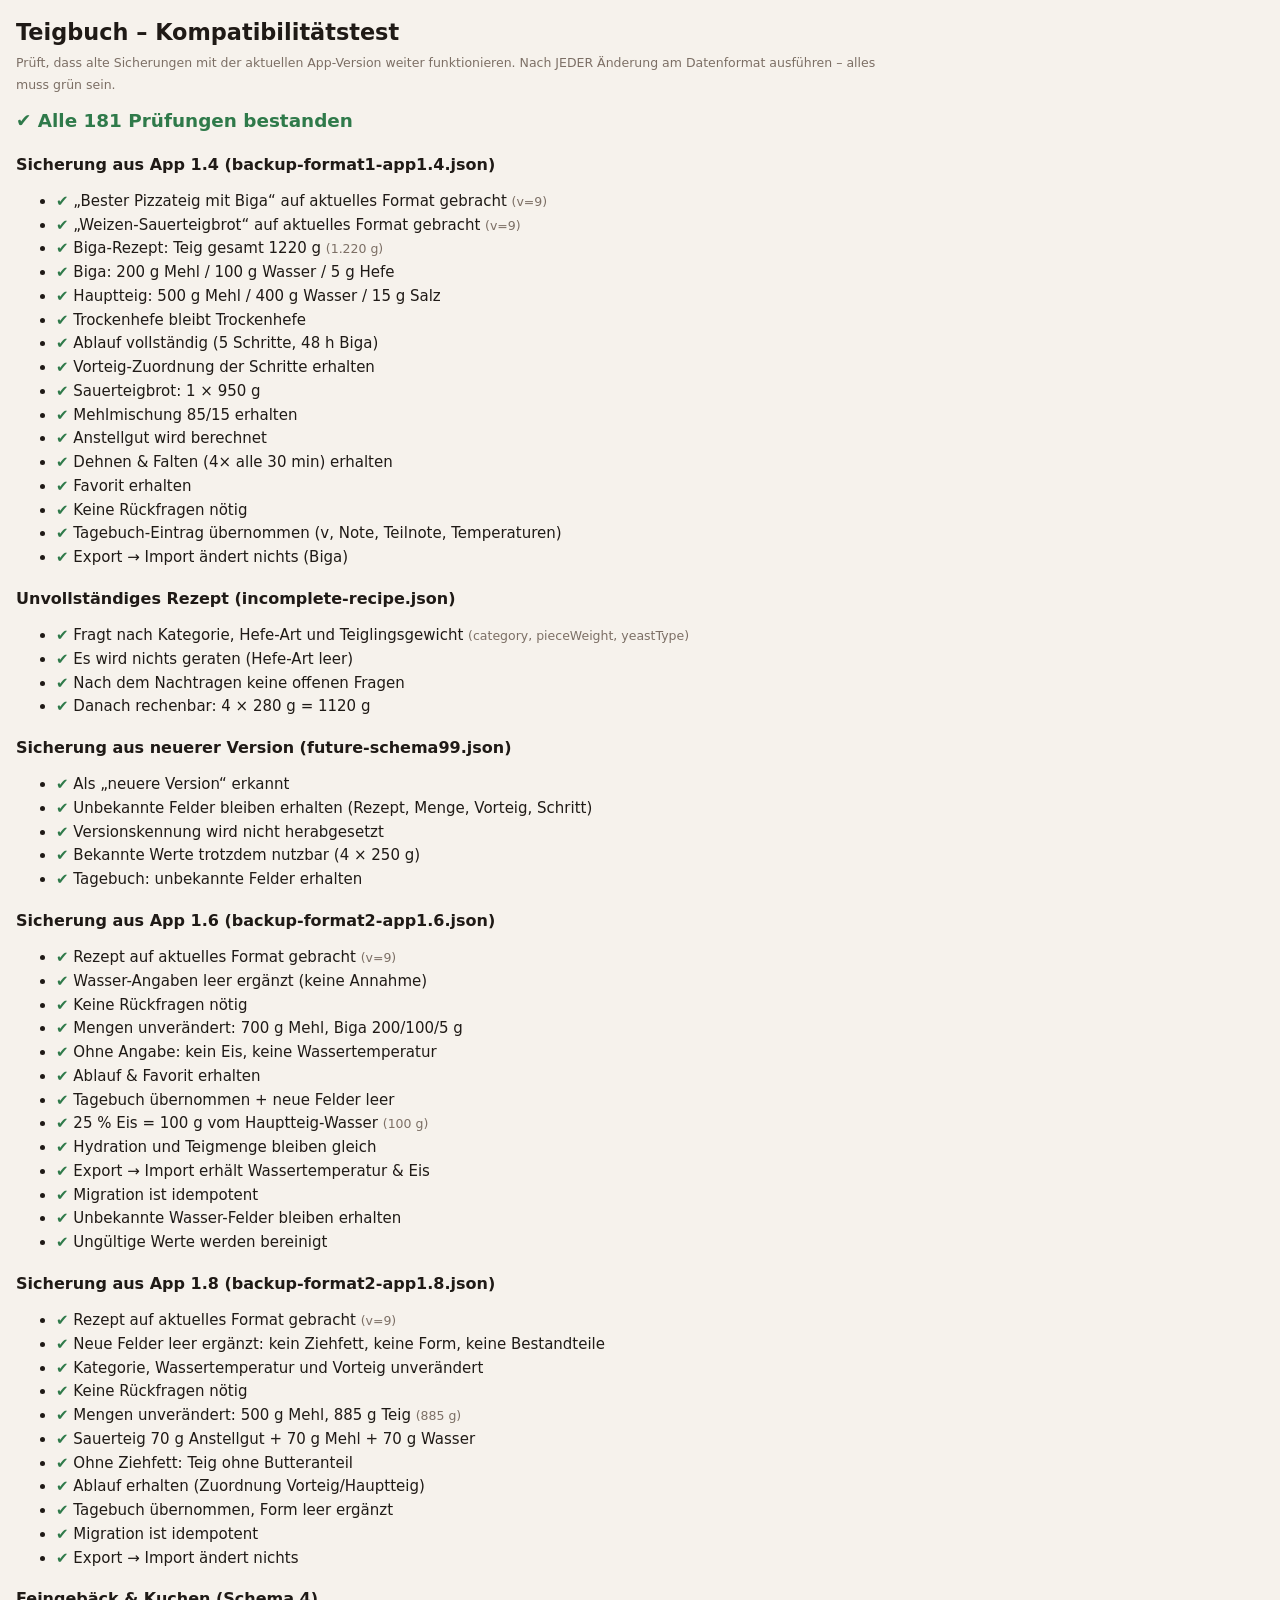
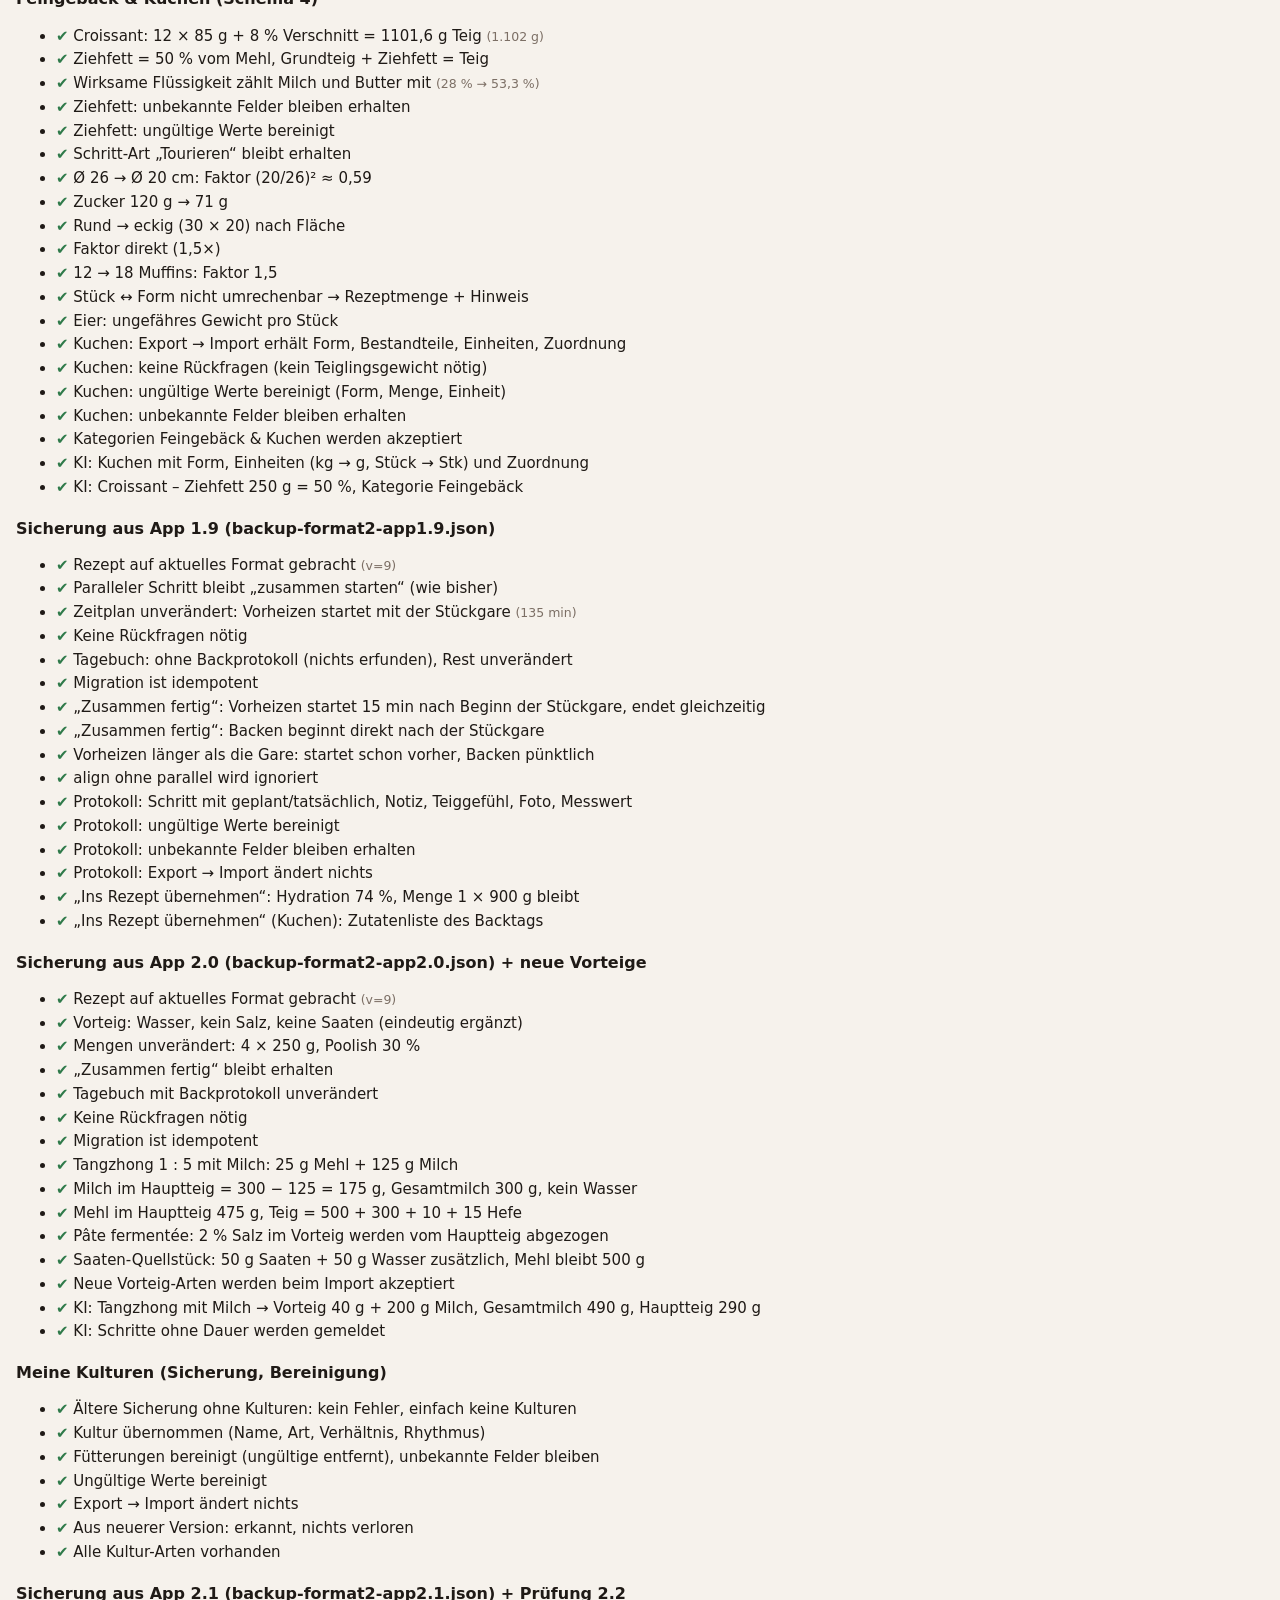
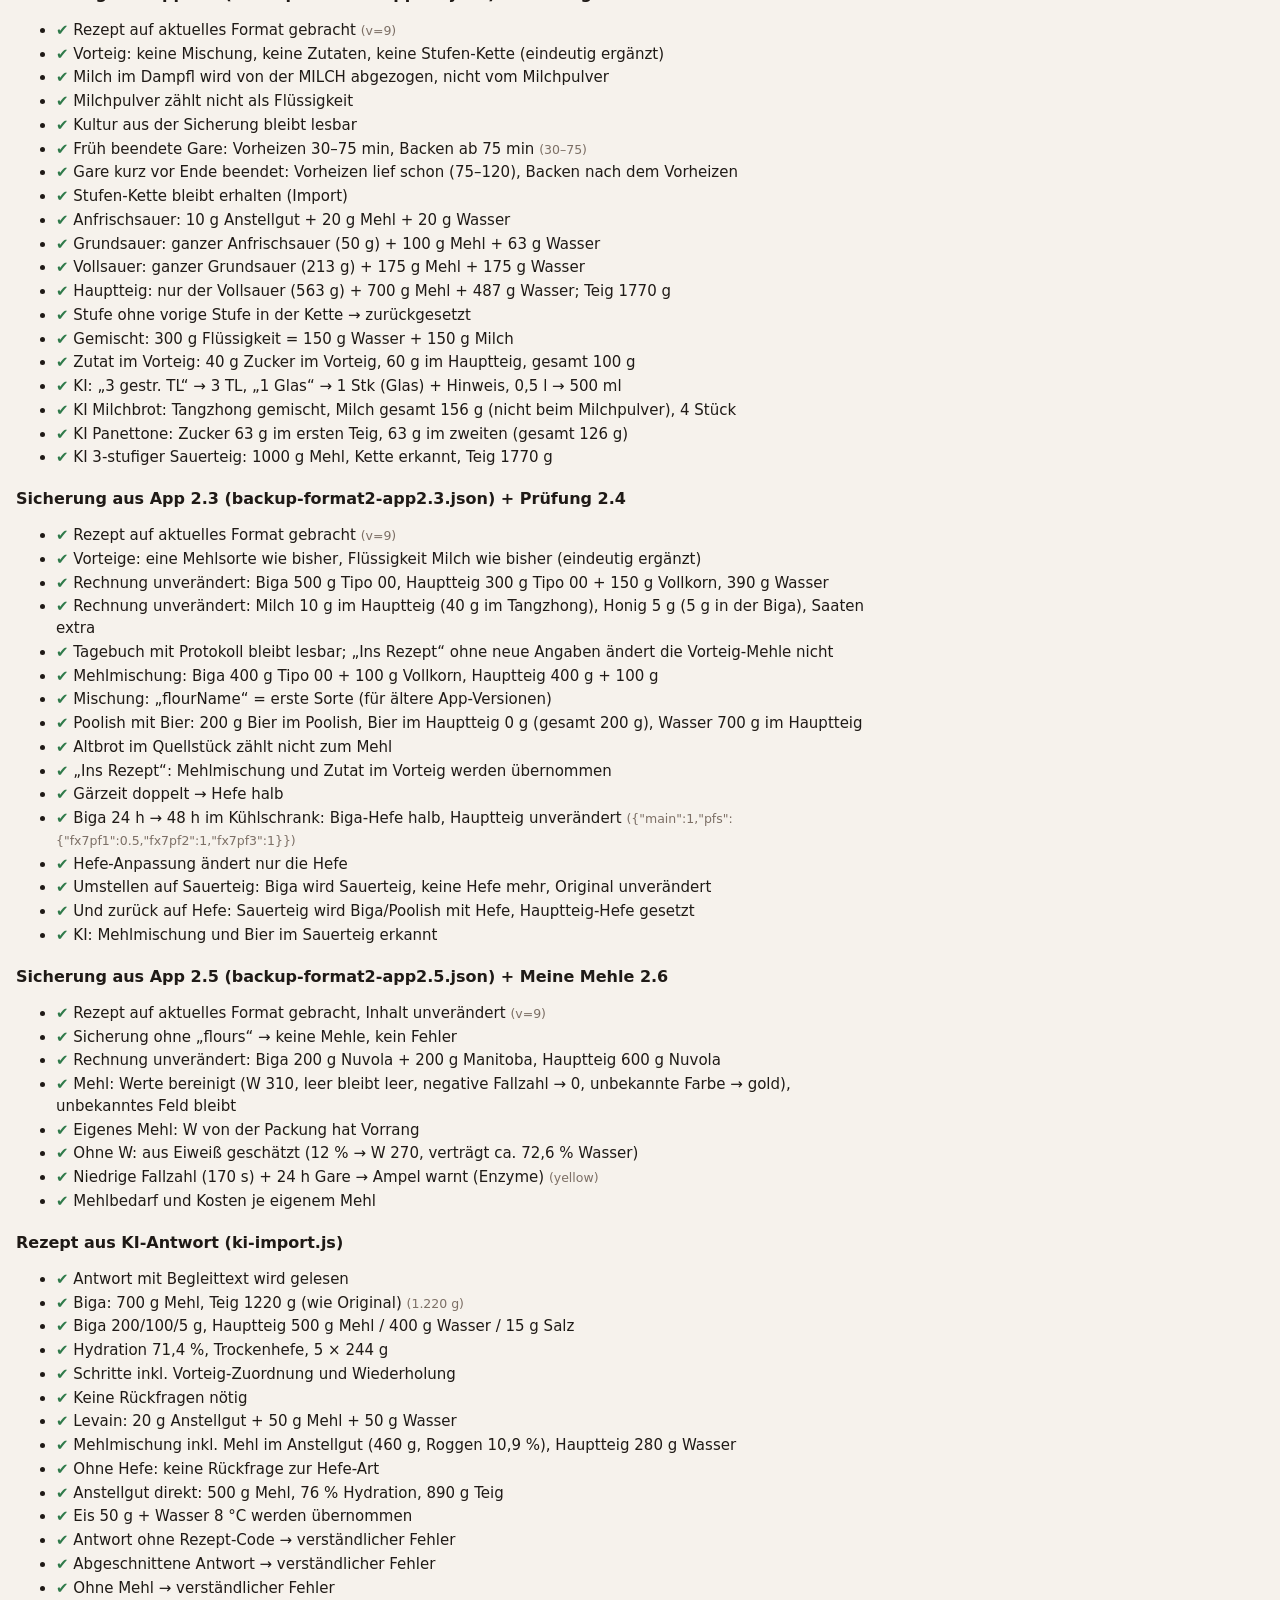
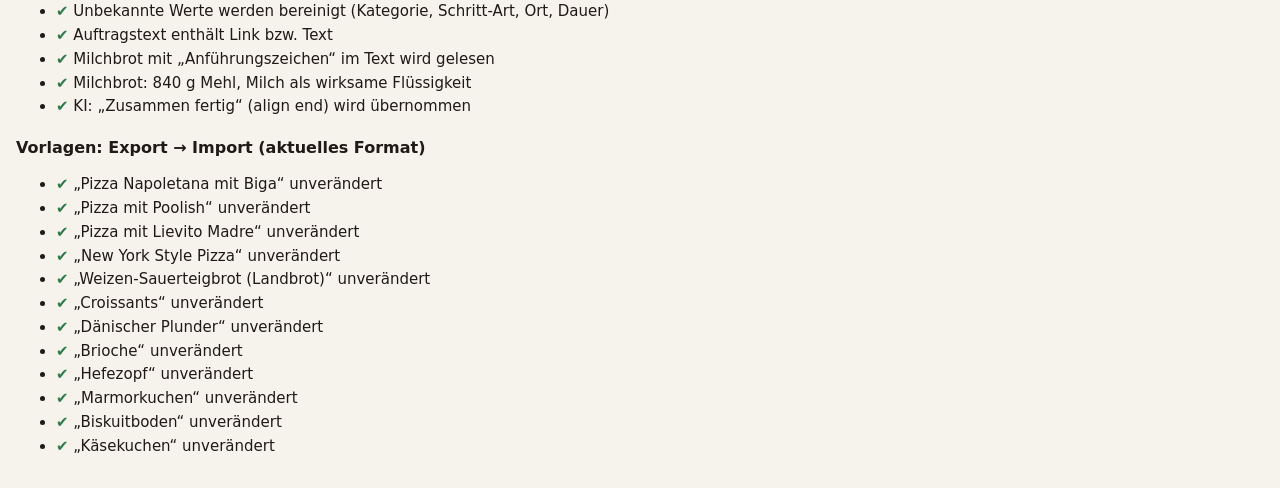
==== commit e9ca9cdb: "Add files via upload" ====
--- a/tests/compat.html
+++ b/tests/compat.html
@@ -398,6 +398,30 @@
   check('KI: Mehlmischung und Bier im Sauerteig erkannt', kb.preferments[0].flours.length === 2 && kb.preferments[0].liquidName === 'Bier' && near(ckb.pfs[0].milkG, 100, 0.5) && near(ckb.main.extras.find((e) => e.name === 'Bier').total, 100, 0.5) && ckb.warnings.length === 0);
 }
 
+// ---------- 3i) Sicherung aus App 2.5 (Schema 8) → Schema 9: Meine Mehle ----------
+{
+  group('Sicherung aus App 2.5 (backup-format2-app2.5.json) + Meine Mehle 2.6');
+  const f = await load('backup-format2-app2.5.json');
+  const { rec: r, newer } = MG.importRecipe(f.recipes[0]);
+  check('Rezept auf aktuelles Format gebracht, Inhalt unverändert', r.v === MG.SCHEMA && !newer && MG.SCHEMA >= 9 && r.preferments[0].flours.length === 2 && r.preferments[0].liquidName === 'Bier', `v=${r.v}`);
+  check('Sicherung ohne „flours“ → keine Mehle, kein Fehler', !('flours' in f) || Array.isArray(f.flours));
+  const c = C.calc(r);
+  check('Rechnung unverändert: Biga 200 g Nuvola + 200 g Manitoba, Hauptteig 600 g Nuvola', near(c.pfs[0].flourParts[0].g, 200, 0.01) && near(c.pfs[0].flourParts[1].g, 200, 0.01) && near(c.main.flours[0].g, 600, 0.01) && near(c.main.flours[1].g, 0, 0.01));
+  // Datenart „Meine Mehle“: alles freiwillig, Unsinn wird bereinigt, unbekannte Felder bleiben
+  const fl = MG.importFlour({ id: 'nuv', name: 'Caputo Nuvola', w: '310', protein: 13, absorption: '', falling: -5, color: 'lila', zukunft: 42 }).rec;
+  check('Mehl: Werte bereinigt (W 310, leer bleibt leer, negative Fallzahl → 0, unbekannte Farbe → gold), unbekanntes Feld bleibt', fl.v === MG.SCHEMA && fl.w === 310 && fl.protein === 13 && fl.absorption === '' && fl.falling === 0 && fl.color === 'gold' && fl.zukunft === 42);
+  const X = await import('../extras.js');
+  X.setMyFlours([fl, MG.importFlour({ id: 'x2', name: 'Hausmehl', protein: 12 }).rec, MG.importFlour({ id: 'x3', name: 'Enzymmehl', w: 260, falling: 170 }).rec]);
+  const p1 = X.flourProps('Caputo Nuvola'), p2 = X.flourProps('hausmehl');
+  check('Eigenes Mehl: W von der Packung hat Vorrang', p1.mine && p1.w === 310 && p1.wSrc === 'Packung');
+  check('Ohne W: aus Eiweiß geschätzt (12 % → W 270, verträgt ca. 72,6 % Wasser)', p2.mine && p2.w === 270 && /geschätzt/.test(p2.wSrc) && near(p2.cap, 72.6, 0.01));
+  const ampR = { ...roundtrip(r), flours: [{ name: 'Enzymmehl', pct: 100 }], preferments: [], water: { pct: 65 }, steps: [{ id: 'a', kind: 'mix', stage: 'main', durationMin: 15, location: 'rt' }, { id: 'b', kind: 'proof', durationMin: 2880, location: 'fridge' }] };
+  const amp = X.flourCheck(ampR);
+  check('Niedrige Fallzahl (170 s) + 24 h Gare → Ampel warnt (Enzyme)', amp.level !== 'green' && amp.items.some((x) => /Fallzahl/.test(x.text)), amp.level);
+  check('Mehlbedarf und Kosten je eigenem Mehl', (() => { X.setMyFlours([{ ...fl, price: 2.5 }]); const n = X.flourNeeds(C.calc({ ...roundtrip(r), preferments: [] })); return n.length === 1 && near(n[0].g, 800, 0.01) && near(X.flourCost(n), 2, 0.001); })());
+  X.setMyFlours([]);
+}
+
 // ---------- 5) Rezept aus KI-Antwort (KI-Brücke) ----------
 {
   group('Rezept aus KI-Antwort (ki-import.js)');
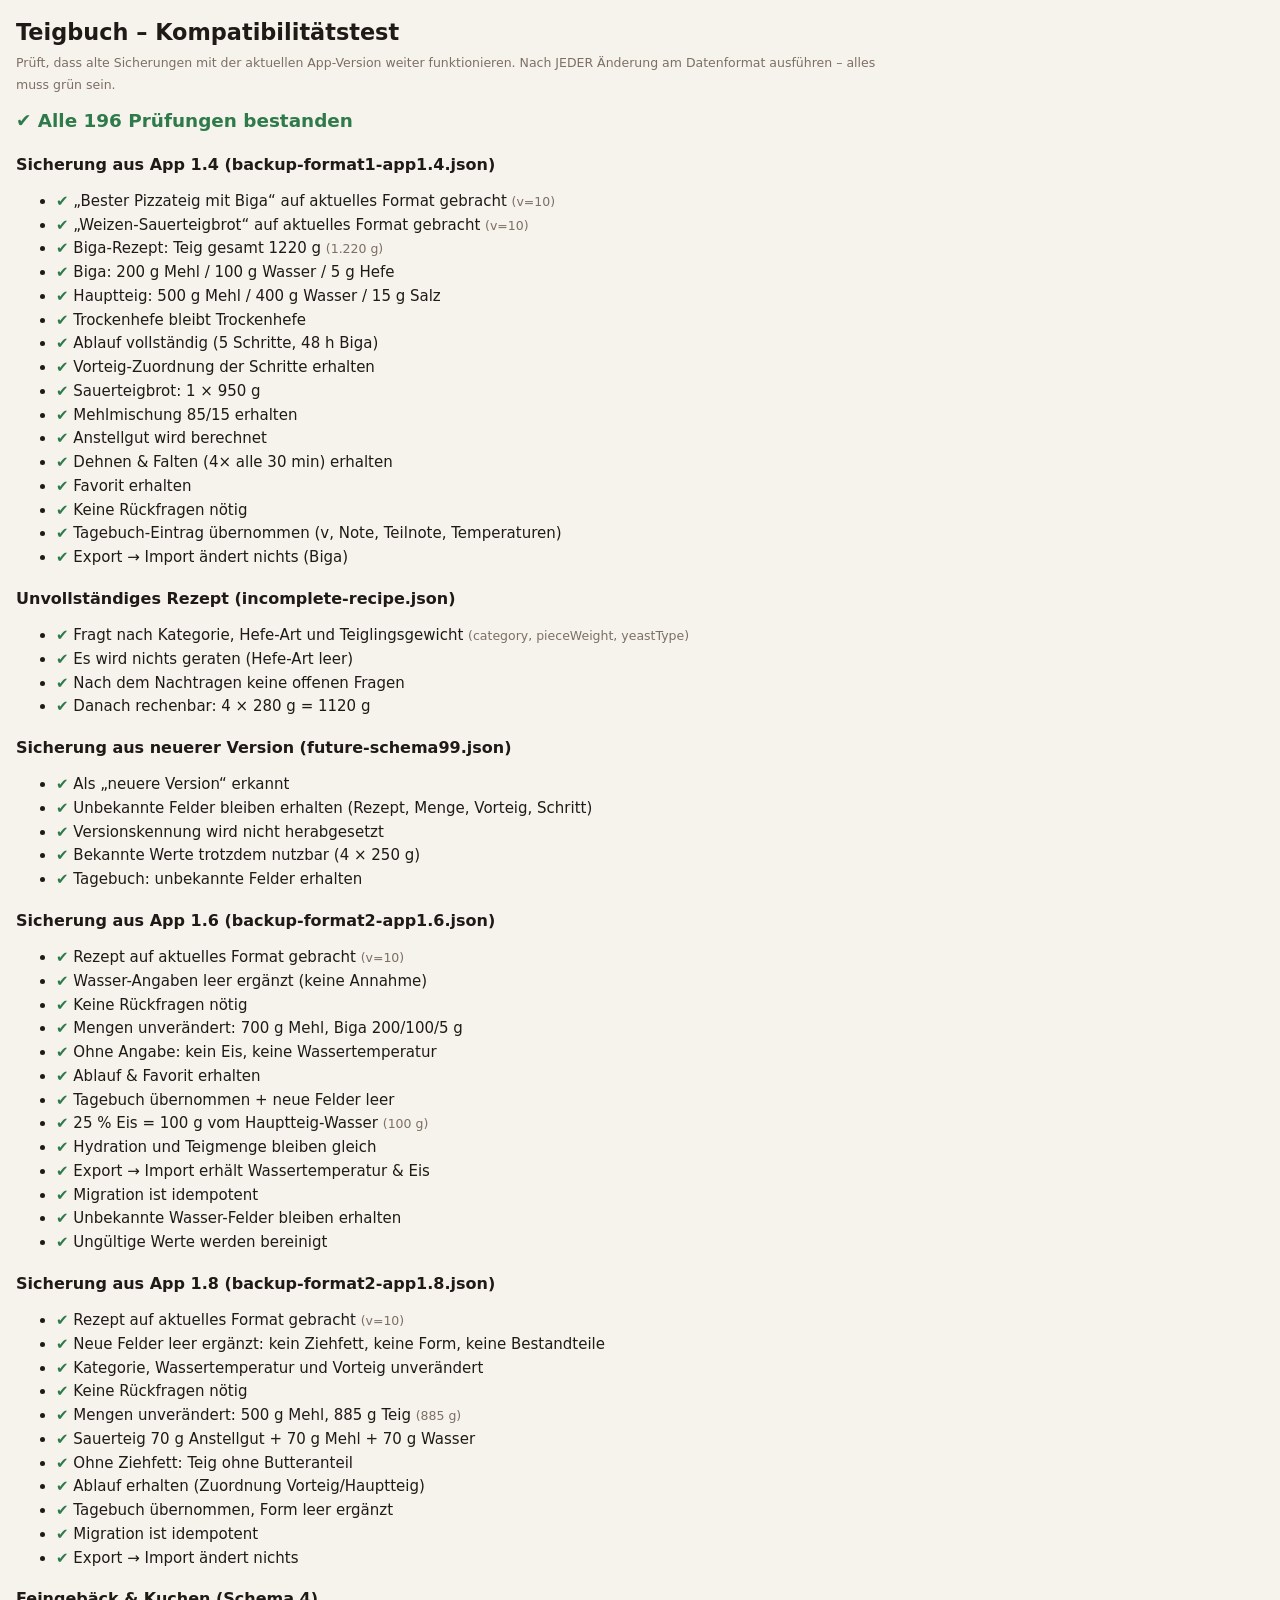
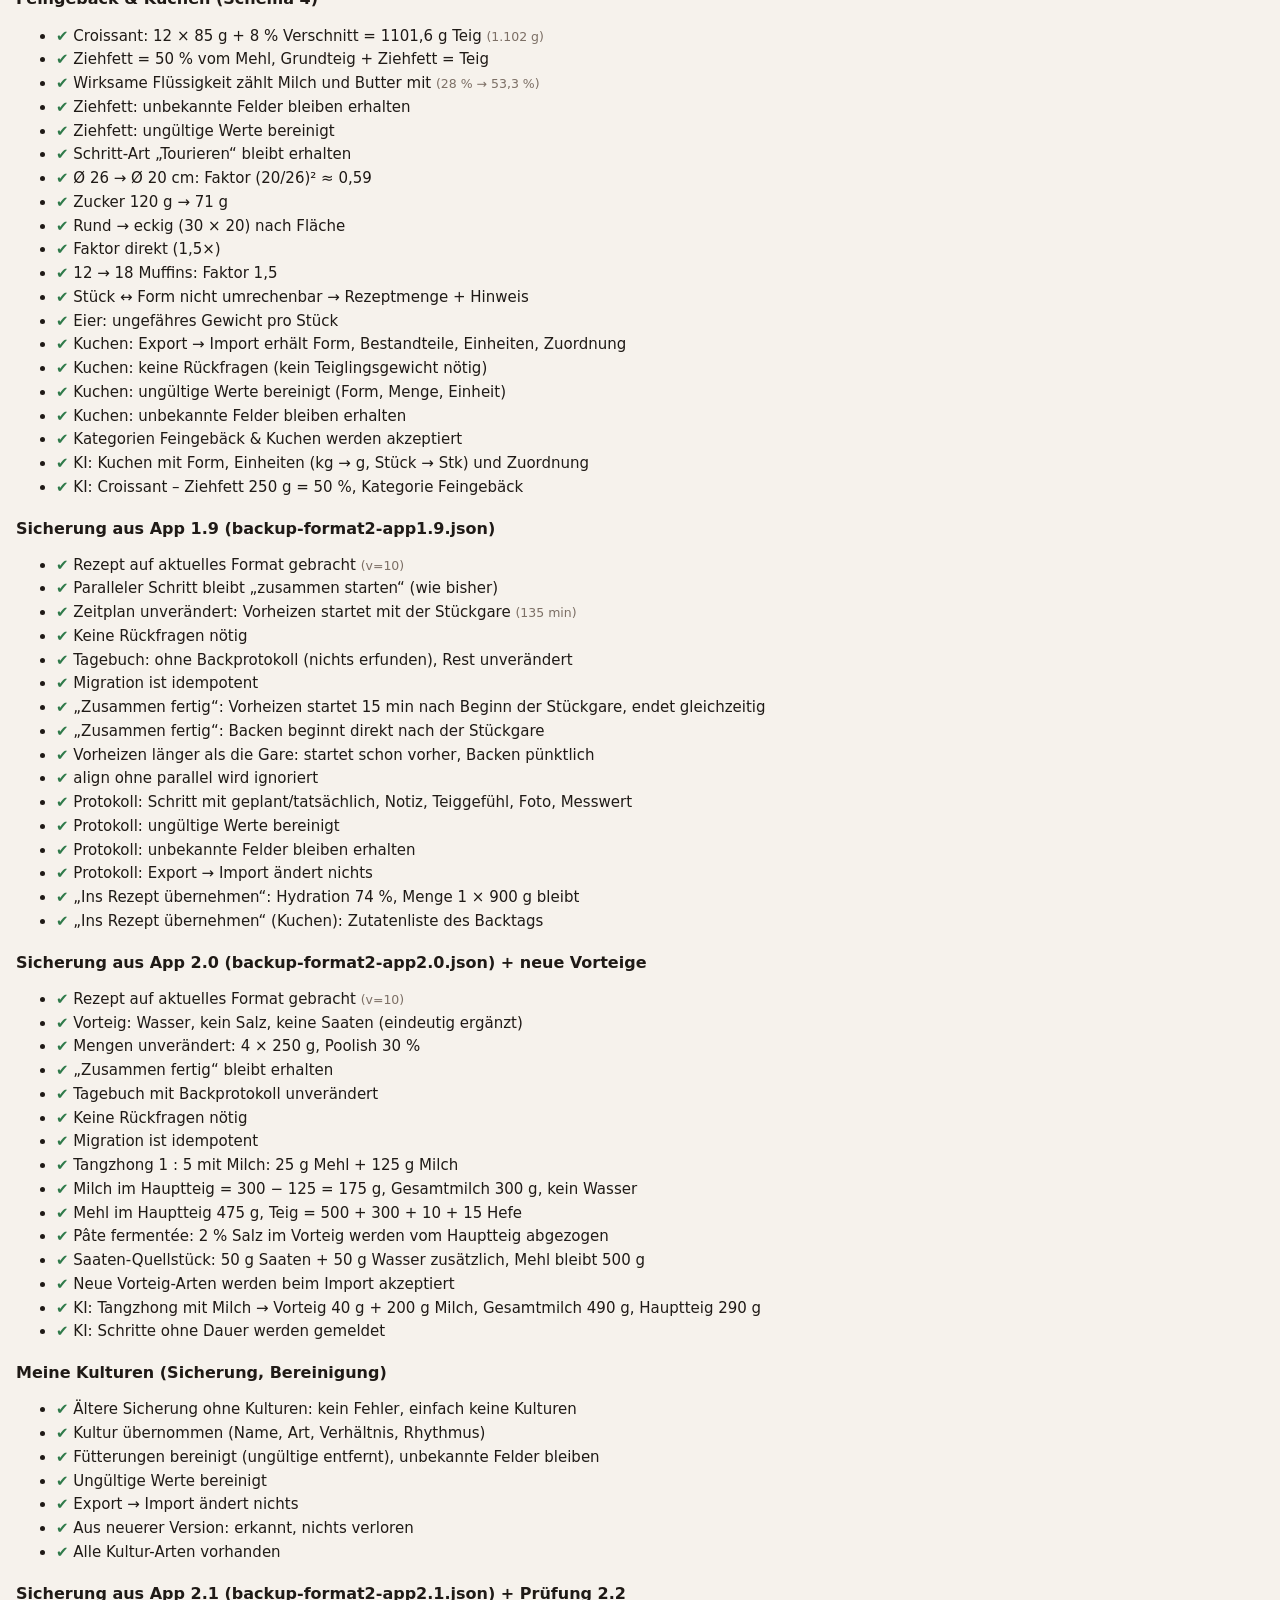
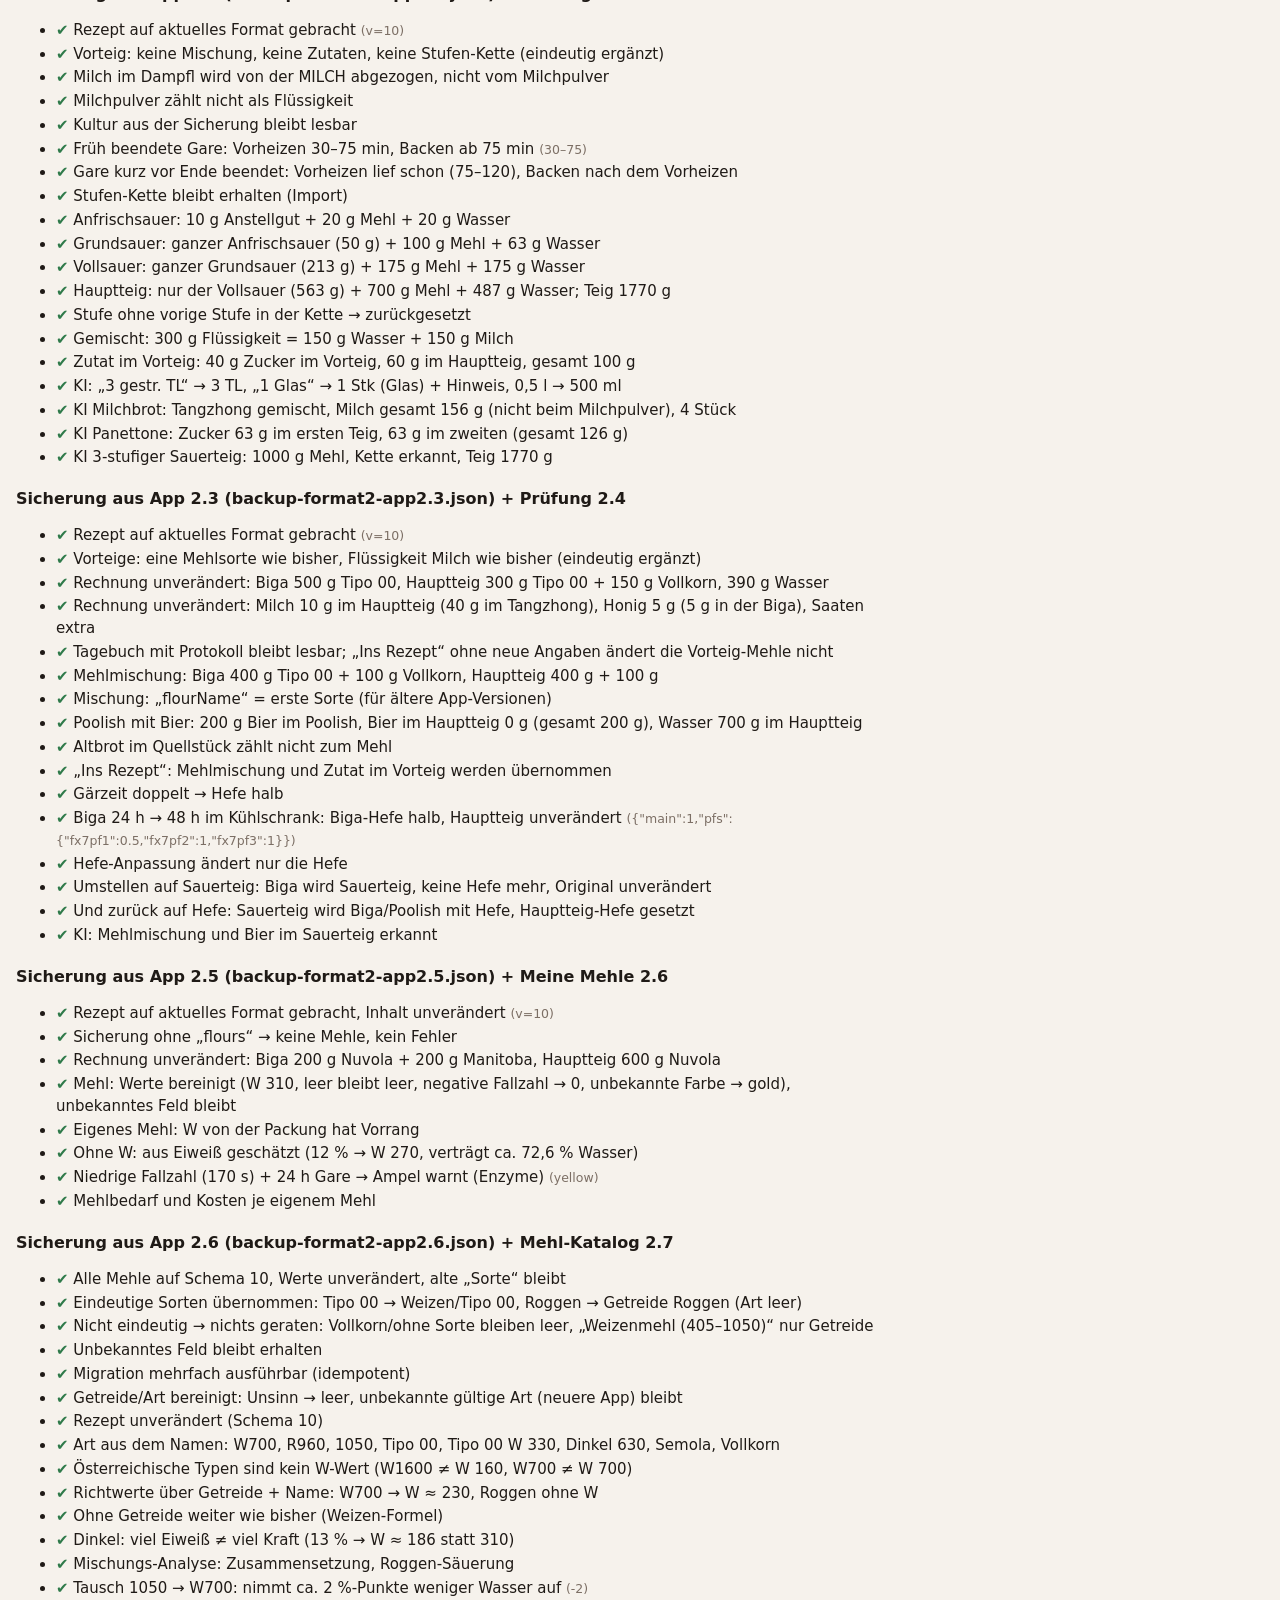
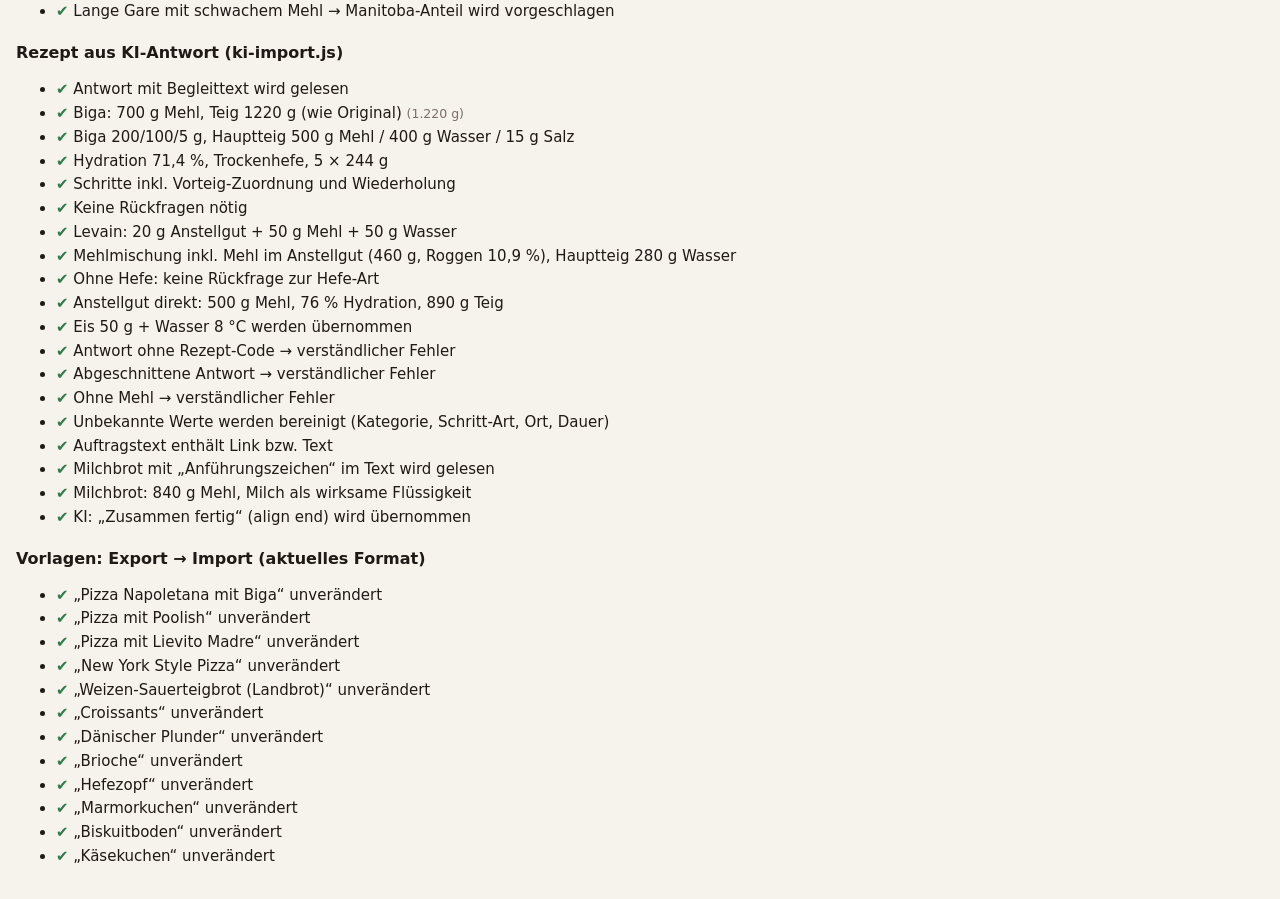
==== commit bc033dd3: "Add files via upload" ====
--- a/tests/compat.html
+++ b/tests/compat.html
@@ -422,6 +422,40 @@
   X.setMyFlours([]);
 }
 
+// ---------- 3j) Sicherung aus App 2.6 (Schema 9) → Schema 10: Getreide + Art bei „Meine Mehle“ ----------
+{
+  group('Sicherung aus App 2.6 (backup-format2-app2.6.json) + Mehl-Katalog 2.7');
+  const f = await load('backup-format2-app2.6.json');
+  const fl = f.flours.map((x) => MG.importFlour(x).rec), by = (id) => fl.find((x) => x.id === id);
+  check('Alle Mehle auf Schema 10, Werte unverändert, alte „Sorte“ bleibt', fl.every((x) => x.v === MG.SCHEMA) && MG.SCHEMA >= 10 && by('fl00').w === 260 && by('fl00').kind === 'tipo00' && by('flrog').falling === 180 && by('flw').stock === 3000);
+  check('Eindeutige Sorten übernommen: Tipo 00 → Weizen/Tipo 00, Roggen → Getreide Roggen (Art leer)', by('fl00').grain === 'weizen' && by('fl00').type === 'it-00' && by('flrog').grain === 'roggen' && by('flrog').type === '');
+  check('Nicht eindeutig → nichts geraten: Vollkorn/ohne Sorte bleiben leer, „Weizenmehl (405–1050)“ nur Getreide', by('flvk').grain === '' && by('flvk').type === '' && by('flx').grain === '' && by('flw').grain === 'weizen' && by('flw').type === '');
+  check('Unbekanntes Feld bleibt erhalten', by('flvk').zukunft === 'bleibt');
+  check('Migration mehrfach ausführbar (idempotent)', JSON.stringify(MG.importFlour(by('fl00')).rec) === JSON.stringify(by('fl00')));
+  check('Getreide/Art bereinigt: Unsinn → leer, unbekannte gültige Art (neuere App) bleibt', (() => { const a = MG.importFlour({ id: 'q', name: 'x', grain: '<b>', type: 'zz-neu' }).rec; return a.grain === '' && a.type === 'zz-neu'; })());
+  const r = MG.importRecipe(f.recipes[0]).rec;
+  check('Rezept unverändert (Schema 10)', r.v === MG.SCHEMA && r.flours.length === 2 && r.flours[0].name === 'Weizenmehl 700 Fuchsenmühle');
+  const X = await import('../extras.js');
+  // Namen erkennen (AT/DE/IT)
+  const tn = (n) => X.typeFromName(n)?.id || '';
+  check('Art aus dem Namen: W700, R960, 1050, Tipo 00, Tipo 00 W 330, Dinkel 630, Semola, Vollkorn', tn('Weizenmehl 700 Fuchsenmühle') === 'at-w700' && tn('Roggenmehl R960') === 'at-r960' && tn('Weizenmehl Type 1050') === 'de-1050'
+    && tn('Tipo 00') === 'it-00' && tn('Caputo Tipo 00 W 330') === 'it-00s' && tn('Dinkelmehl 630') === 'de-d630' && tn('Semola rimacinata') === 'it-semrim' && tn('Weizenvollkornmehl') === 'w-voll' && tn('Buchweizenmehl') === 'o-buchw' && tn('Caputo Nuvola') === '');
+  check('Österreichische Typen sind kein W-Wert (W1600 ≠ W 160, W700 ≠ W 700)', X.wInName('Weizenmehl W1600') === 0 && X.wInName('Weizenmehl W700') === 0 && X.wInName('Tipo 00 W 300') === 300);
+  X.setMyFlours(fl);
+  const pw = X.flourProps('Weizenmehl 700 Fuchsenmühle'), pr = X.flourProps('Roggenmehl 960'), p0 = X.flourProps('Caputo Pizzeria');
+  check('Richtwerte über Getreide + Name: W700 → W ≈ 230, Roggen ohne W', pw.mine && pw.w === 230 && /W700/.test(pw.wSrc) && pr.rye && pr.w === null && p0.w === 260 && p0.wSrc === 'Packung');
+  check('Ohne Getreide weiter wie bisher (Weizen-Formel)', (() => { const h = MG.importFlour({ id: 'h', name: 'Hausmehl', protein: 12 }).rec; X.setMyFlours([h]); const p = X.flourProps('Hausmehl'); return p.w === 270 && Math.abs(p.cap - 72.6) < 0.01; })());
+  check('Dinkel: viel Eiweiß ≠ viel Kraft (13 % → W ≈ 186 statt 310)', (() => { X.setMyFlours([MG.importFlour({ id: 'd', name: 'Mein Dinkel', grain: 'dinkel', type: 'de-d630', protein: 13 }).rec]); return X.flourProps('Mein Dinkel').w === 186; })());
+  X.setMyFlours([]);
+  // Mischung und Mehltausch
+  const ana = X.blendInsights([{ name: 'Weizenmehl 550', pct: 70 }, { name: 'Roggenmehl 1150', pct: 30 }]);
+  check('Mischungs-Analyse: Zusammensetzung, Roggen-Säuerung', ana.blend.rye === 30 && ana.items.some((x) => /70 % Weizen · 30 % Roggen/.test(x.t)) && ana.items.some((x) => /Sauerteig/.test(x.t)));
+  const sw = X.waterShift([{ name: 'Weizenmehl 1050', pct: 100 }], [{ name: 'Weizenmehl W700', pct: 100 }]);
+  check('Tausch 1050 → W700: nimmt ca. 2 %-Punkte weniger Wasser auf', sw && sw.d < -1 && sw.d > -4, sw && sw.d);
+  const man = X.blendInsights([{ name: 'Weizenmehl 550', pct: 100 }], { hours: 40 });
+  check('Lange Gare mit schwachem Mehl → Manitoba-Anteil wird vorgeschlagen', man.items.some((x) => /Manitoba/.test(x.t) && x.lvl === 'warn'));
+}
+
 // ---------- 5) Rezept aus KI-Antwort (KI-Brücke) ----------
 {
   group('Rezept aus KI-Antwort (ki-import.js)');
